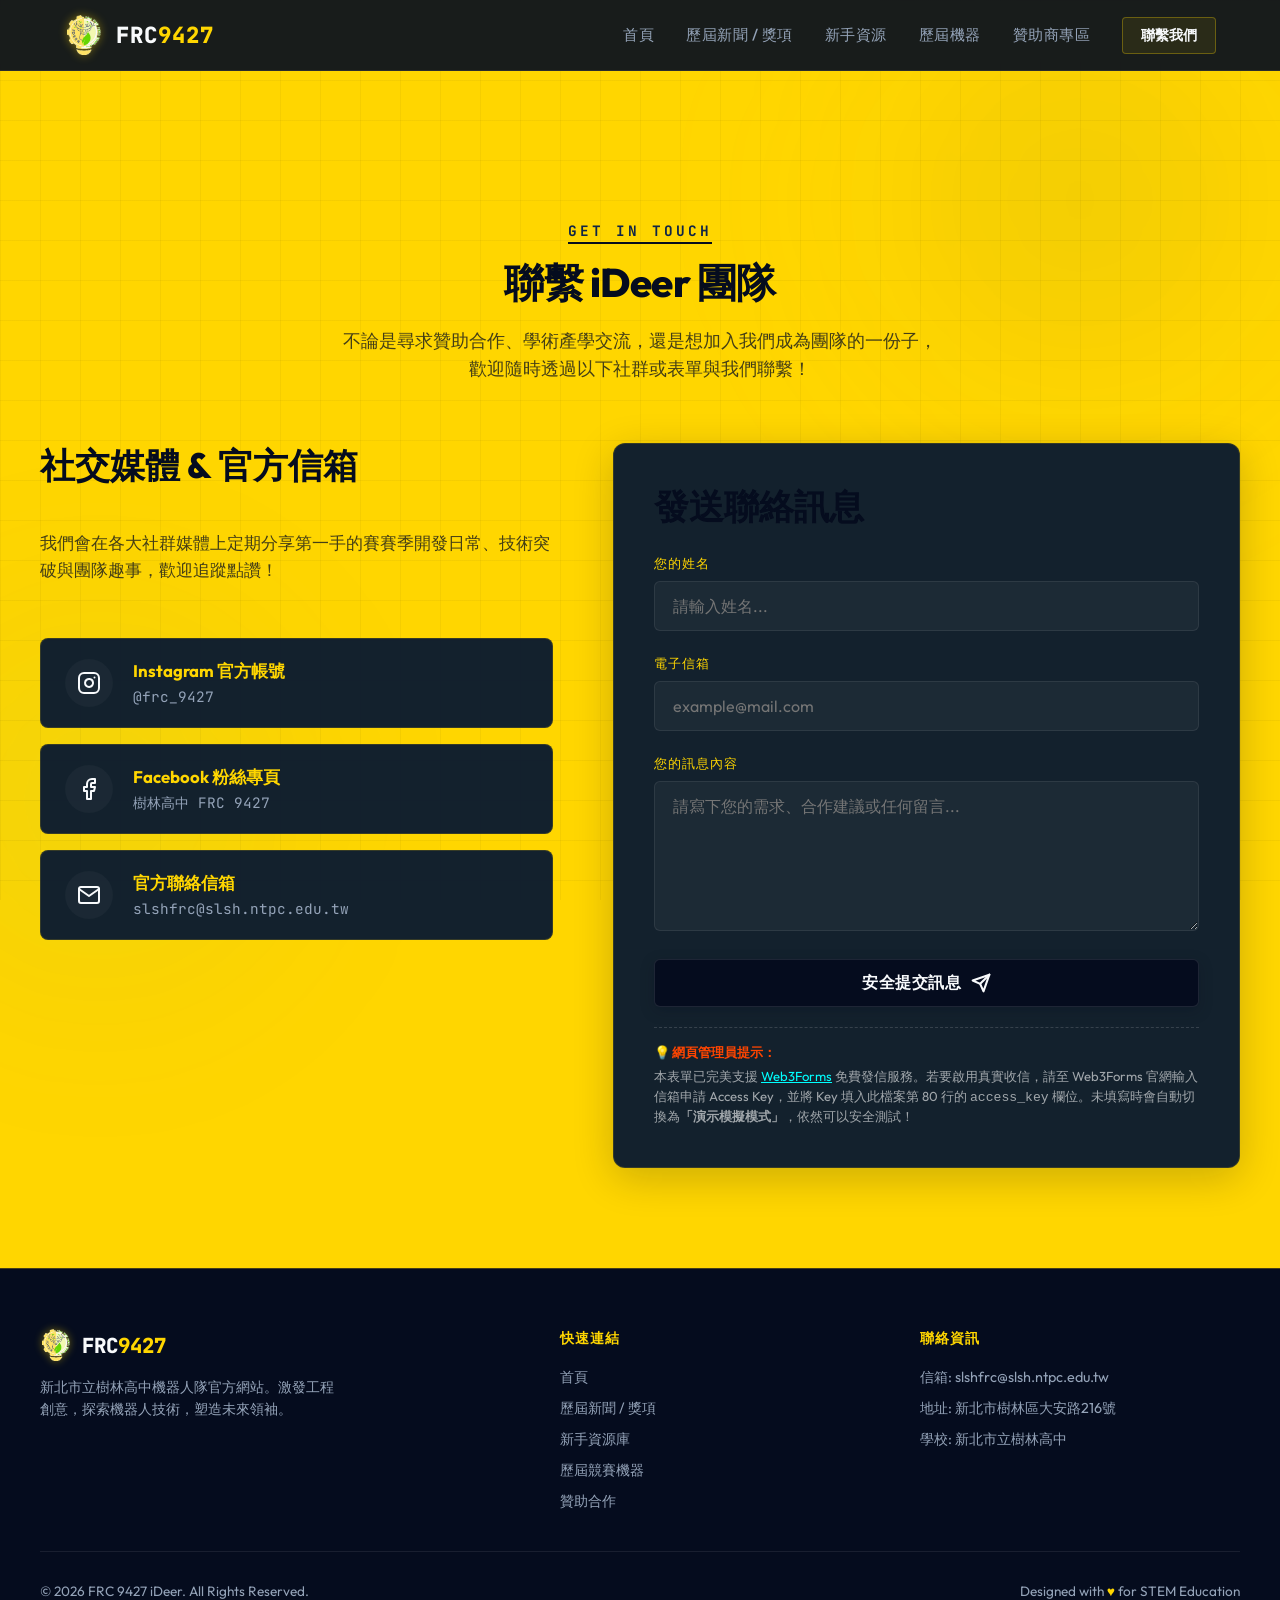
==== contact.html @ 47212c36 "feat: 更新真實聯絡資訊（FB、IG、信箱）並整合 Web3Forms 免費發信服務" ====
<!DOCTYPE html>
<html lang="zh-Hant">
<head>
  <meta charset="UTF-8">
  <meta name="viewport" content="width=device-width, initial-scale=1.0">
  <title>聯繫我們 | FRC 9427 iDeer</title>
  <meta name="description" content="新北市立樹林高中 FRC 9427 iDeer 機器人隊聯絡方式。歡迎透過 FB 粉絲團、IG 帳號或電子郵件與我們聯繫合作。">
  
  <!-- CSS Stylesheet -->
  <link rel="stylesheet" href="assets/css/style.css">
</head>
<body>

  <!-- Background Ambient Lights -->
  <div class="ambient-glow"></div>
  <div class="ambient-glow-2"></div>

  <!-- Global Header & Navigation -->
  <div id="header-placeholder" data-active="contact"></div>

  <main style="padding-top: 120px;">
    <section>
      <div class="section-container">
        <!-- HEADER -->
        <div class="section-header">
          <span class="section-tag">Get In Touch</span>
          <h1 class="section-title">聯繫 iDeer 團隊</h1>
          <p class="section-desc">不論是尋求贊助合作、學術產學交流，還是想加入我們成為團隊的一份子，歡迎隨時透過以下社群或表單與我們聯繫！</p>
        </div>

        <div class="contact-grid">
          <!-- LEFT SIDE: SOCIAL CARDS -->
          <div class="contact-info reveal">
            <h2 class="contact-title">社交媒體 & 官方信箱</h2>
            <p class="contact-subtext" style="margin-bottom: 24px;">我們會在各大社群媒體上定期分享第一手的賽賽季開發日常、技術突破與團隊趣事，歡迎追蹤點讚！</p>
            
            <div class="social-list">
              <!-- Instagram -->
              <a href="https://www.instagram.com/frc_9427/" target="_blank" rel="noopener" class="social-card" aria-label="前往 Instagram 官方帳號">
                <div class="social-icon">
                  <svg viewBox="0 0 24 24" fill="none" stroke-linecap="round" stroke-linejoin="round">
                    <rect x="2" y="2" width="20" height="20" rx="5" ry="5" />
                    <path d="M16 11.37A4 4 0 1 1 12.63 8 4 4 0 0 1 16 11.37z" />
                    <line x1="17.5" y1="6.5" x2="17.51" y2="6.5" />
                  </svg>
                </div>
                <div class="social-details">
                  <h4>Instagram 官方帳號</h4>
                  <p>@frc_9427</p>
                </div>
              </a>

              <!-- Facebook -->
              <a href="https://www.facebook.com/p/SLSH-FRC-61551453710992/?locale=zh_TW" target="_blank" rel="noopener" class="social-card" aria-label="前往 Facebook 粉絲專頁">
                <div class="social-icon">
                  <svg viewBox="0 0 24 24" fill="none" stroke-linecap="round" stroke-linejoin="round">
                    <path d="M18 2h-3a5 5 0 0 0-5 5v3H7v4h3v8h4v-8h3l1-4h-4V7a1 1 0 0 1 1-1h3z" />
                  </svg>
                </div>
                <div class="social-details">
                  <h4>Facebook 粉絲專頁</h4>
                  <p>樹林高中 FRC 9427</p>
                </div>
              </a>

              <!-- Email -->
              <a href="mailto:slshfrc@slsh.ntpc.edu.tw" class="social-card" aria-label="發送電子郵件">
                <div class="social-icon">
                  <svg viewBox="0 0 24 24" fill="none" stroke-linecap="round" stroke-linejoin="round">
                    <path d="M4 4h16c1.1 0 2 .9 2 2v12c0 1.1-.9 2-2 2H4c-1.1 0-2-.9-2-2V6c0-1.1.9-2 2-2z" />
                    <polyline points="22,6 12,13 2,6" />
                  </svg>
                </div>
                <div class="social-details">
                  <h4>官方聯絡信箱</h4>
                  <p>slshfrc@slsh.ntpc.edu.tw</p>
                </div>
              </a>
            </div>
          </div>

          <!-- RIGHT SIDE: CONTACT FORM -->
          <div class="glass-card contact-form-container reveal">
            <h2 class="contact-title" style="margin-bottom: 24px;">發送聯絡訊息</h2>
            
            <form id="contactForm" novalidate>
              <!-- Web3Forms Access Key (靜態郵件服務金鑰，若需啟用請填入金鑰值) -->
              <input type="hidden" name="access_key" value="YOUR_ACCESS_KEY_HERE">
              <!-- Name Input -->
              <div class="form-group">
                <label for="contactName" class="form-label">您的姓名</label>
                <input type="text" id="contactName" class="form-input" placeholder="請輸入姓名..." required>
                <span class="error-msg" id="nameError">姓名長度至少需為 2 個字元。</span>
              </div>

              <!-- Email Input -->
              <div class="form-group">
                <label for="contactEmail" class="form-label">電子信箱</label>
                <input type="email" id="contactEmail" class="form-input" placeholder="example@mail.com" required>
                <span class="error-msg" id="emailError">請輸入格式正確的電子郵件信箱。</span>
              </div>

              <!-- Message Textarea -->
              <div class="form-group">
                <label for="contactMessage" class="form-label">您的訊息內容</label>
                <textarea id="contactMessage" class="form-input" placeholder="請寫下您的需求、合作建議或任何留言..." required></textarea>
                <span class="error-msg" id="messageError">留言訊息內容長度至少需為 10 個字元。</span>
              </div>

              <!-- Submit button -->
              <button type="submit" class="btn btn-primary" style="width: 100%;">
                <span>安全提交訊息</span>
                <svg viewBox="0 0 24 24" width="20" height="20" fill="none" stroke="currentColor" stroke-width="2.5" stroke-linecap="round" stroke-linejoin="round">
                  <line x1="22" y1="2" x2="11" y2="13"></line>
                  <polygon points="22 2 15 22 11 13 2 9 22 2"></polygon>
                </svg>
              </button>
            </form>

            <!-- Form Integration Hint for Admin -->
            <div class="form-hint" style="margin-top: 20px; font-size: 0.82rem; color: rgba(255, 255, 255, 0.6); border-top: 1px dashed rgba(255, 255, 255, 0.15); padding-top: 15px; line-height: 1.5; text-align: left;">
              <span style="color: #ff4500; font-weight: bold; display: inline-flex; align-items: center; gap: 4px; margin-bottom: 4px;">
                💡 網頁管理員提示：
              </span>
              <p style="margin: 0;">本表單已完美支援 <a href="https://web3forms.com/" target="_blank" rel="noopener" style="color: #00ffff; text-decoration: underline; transition: color 0.2s;">Web3Forms</a> 免費發信服務。若要啟用真實收信，請至 Web3Forms 官網輸入信箱申請 Access Key，並將 Key 填入此檔案第 80 行的 <code>access_key</code> 欄位。未填寫時會自動切換為<strong>「演示模擬模式」</strong>，依然可以安全測試！</p>
            </div>
          </div>
        </div>
      </div>
    </section>
  </main>

  <!-- Safe, Non-Blocking Success Modal Overlay -->
  <div class="form-modal" id="successModal" role="dialog" aria-modal="true" aria-labelledby="modalTitle">
    <div class="modal-content">
      <div class="modal-icon">
        <svg viewBox="0 0 24 24" fill="none" stroke-linecap="round" stroke-linejoin="round">
          <polyline points="20 6 9 17 4 12" />
        </svg>
      </div>
      <h3 class="modal-title" id="modalTitle">訊息提交成功</h3>
      <p class="modal-text">我們已經收到您的聯絡訊息！團隊公關將會盡快以電子郵件或社群平台回覆您的合作提案。</p>
      <button class="btn btn-primary" id="closeModalBtn" style="min-width: 120px;">確認關閉</button>
    </div>
  </div>

  <!-- Global Footer -->
  <div id="footer-placeholder"></div>

  <!-- Main orchestrator script -->
  <script src="assets/js/main.js"></script>
</body>
</html>
---- assets/css/style.css ----
@import url('https://fonts.googleapis.com/css2?family=Outfit:wght@300;400;500;600;700;800&family=JetBrains+Mono:wght@400;500;700&display=swap');

/* ==========================================
   DESIGN TOKENS & VARIABLES
   ========================================== */
:root {
  /* Color Palette - 6:4 Yellow to Deep Navy Blue Ratio */
  --bg-dark: #ffd600; /* Vibrant FRC 9427 Yellow */
  --bg-dark-navy: #050c1e; /* High-end Midnight Navy Blue */
  --bg-card: rgba(10, 25, 47, 0.96); /* Midnight Navy for high legibility panels */
  --bg-nav: rgba(5, 12, 30, 0.92); /* Glassy Navy Nav Bar */
  
  --primary-yellow: #ffd600;
  --primary-yellow-glow: rgba(255, 214, 0, 0.45);
  --primary-yellow-dim: rgba(255, 214, 0, 0.08);
  
  --accent-blue: #0f2547; /* Contrast Slate Blue */
  --accent-royal: #1565c0; /* Royal Uniform Blue */
  --accent-cyber: #00e5ff; /* Cyber Electric Blue for robotic glows */
  --accent-cyber-glow: rgba(0, 229, 255, 0.35);
  
  --text-white: #f8fafc; /* Text on dark cards/nav */
  --text-light: #e2e8f0;
  --text-gray: #94a3b8;
  --text-dark: #050c1e; /* Dark Navy text on yellow background */
  --text-navy-dim: rgba(5, 12, 30, 0.75);
  
  --border-glow: 1px solid rgba(255, 214, 0, 0.3);
  --border-cyber: 1px solid rgba(0, 229, 255, 0.25);
  --border-white: 1px solid rgba(248, 252, 248, 0.08);
  --border-navy: 1.5px solid rgba(5, 12, 30, 0.15);
  
  --shadow-glow: 0 10px 40px 0 rgba(5, 12, 30, 0.2);
  --shadow-yellow: 0 0 15px var(--primary-yellow-glow);
  --shadow-cyber: 0 0 15px var(--accent-cyber-glow);

  /* Fonts */
  --font-main: 'Outfit', sans-serif;
  --font-mono: 'JetBrains Mono', monospace;

  /* Transitions */
  --transition-fast: 0.2s cubic-bezier(0.4, 0, 0.2, 1);
  --transition-normal: 0.35s cubic-bezier(0.4, 0, 0.2, 1);
  --transition-slow: 0.6s cubic-bezier(0.4, 0, 0.2, 1);
}

/* ==========================================
   RESET & SYSTEM BASICS
   ========================================== */
*, *::before, *::after {
  box-sizing: border-box;
  margin: 0;
  padding: 0;
}

html {
  scroll-behavior: smooth;
  font-size: 16px;
  background-color: var(--bg-dark);
  color: var(--text-dark);
  font-family: var(--font-main);
  overflow-x: hidden;
}

body {
  min-height: 100vh;
  display: flex;
  flex-direction: column;
  position: relative;
  overflow-x: hidden;
}

/* Background Cyber Grid effect - Navy blue lines on yellow canvas */
body::before {
  content: "";
  position: fixed;
  top: 0;
  left: 0;
  width: 100%;
  height: 100%;
  background-image: 
    linear-gradient(rgba(5, 12, 30, 0.04) 1px, transparent 1px),
    linear-gradient(90deg, rgba(5, 12, 30, 0.04) 1px, transparent 1px);
  background-size: 40px 40px;
  z-index: -2;
  pointer-events: none;
}

/* Ambient glow balls (Navy & Cyber Blue glows) */
.ambient-glow {
  position: fixed;
  width: 600px;
  height: 600px;
  border-radius: 50%;
  background: radial-gradient(circle, rgba(15, 37, 71, 0.08) 0%, rgba(255, 214, 0, 0.03) 50%, transparent 100%);
  top: -100px;
  right: -100px;
  z-index: -1;
  pointer-events: none;
  filter: blur(80px);
}

.ambient-glow-2 {
  position: fixed;
  width: 500px;
  height: 500px;
  border-radius: 50%;
  background: radial-gradient(circle, rgba(0, 229, 255, 0.06) 0%, rgba(15, 37, 71, 0.02) 60%, transparent 100%);
  bottom: -150px;
  left: -150px;
  z-index: -1;
  pointer-events: none;
  filter: blur(80px);
}

/* Custom Scrollbar */
::-webkit-scrollbar {
  width: 10px;
}
::-webkit-scrollbar-track {
  background: var(--bg-dark);
}
::-webkit-scrollbar-thumb {
  background: var(--bg-dark-navy);
  border-radius: 5px;
  border: 2px solid var(--bg-dark);
  transition: var(--transition-fast);
}
::-webkit-scrollbar-thumb:hover {
  background: var(--accent-royal);
}

a {
  color: inherit;
  text-decoration: none;
  transition: var(--transition-fast);
}

button, input, textarea {
  font-family: inherit;
  background: transparent;
  border: none;
  outline: none;
  color: inherit;
}

ul {
  list-style: none;
}

/* ==========================================
   TYPOGRAPHY & UTILITIES
   ========================================== */
.glow-text-yellow {
  color: var(--text-dark);
  text-shadow: 0 0 10px rgba(5, 12, 30, 0.15);
}

.glow-text-cyber, .glow-text-neon {
  color: var(--accent-cyber);
  text-shadow: 0 0 12px var(--accent-cyber-glow);
}

.title-mono {
  font-family: var(--font-mono);
  text-transform: uppercase;
  letter-spacing: 2px;
}

/* ==========================================
   NAVIGATION BAR (Midnight Navy & Glowing Gold)
   ========================================== */
header {
  position: fixed;
  top: 0;
  left: 0;
  width: 100%;
  z-index: 100;
  background: var(--bg-nav);
  backdrop-filter: blur(12px);
  -webkit-backdrop-filter: blur(12px);
  border-bottom: var(--border-white);
  transition: var(--transition-normal);
  color: var(--text-white);
}

header.scrolled {
  box-shadow: 0 4px 30px rgba(5, 12, 30, 0.4);
  border-bottom: 1px solid rgba(255, 214, 0, 0.25);
  padding: 5px 0;
}

.nav-container {
  max-width: 1200px;
  margin: 0 auto;
  padding: 15px 24px;
  display: flex;
  justify-content: space-between;
  align-items: center;
}

/* Logo Brand */
.logo {
  display: flex;
  align-items: center;
  gap: 12px;
  font-weight: 800;
  font-size: 1.4rem;
  letter-spacing: 1px;
}

.logo img, .logo svg {
  width: 40px;
  height: 40px;
  object-fit: contain;
  fill: none;
  stroke: var(--primary-yellow);
  stroke-width: 2.5;
  filter: drop-shadow(0 0 5px var(--primary-yellow-glow));
  transition: var(--transition-normal);
}

.logo:hover img, .logo:hover svg {
  transform: rotate(10deg) scale(1.05);
  stroke: var(--accent-cyber);
  filter: drop-shadow(0 0 8px var(--accent-cyber-glow));
}

.logo-text {
  font-family: var(--font-mono);
}

.logo-text span {
  color: var(--primary-yellow);
}

/* Navigation Links */
.nav-menu {
  display: flex;
  align-items: center;
  gap: 32px;
}

.nav-link {
  font-size: 0.95rem;
  font-weight: 500;
  position: relative;
  padding: 6px 0;
  color: var(--text-gray);
  letter-spacing: 0.5px;
}

.nav-link:hover, .nav-link.active {
  color: var(--text-white);
  text-shadow: 0 0 10px rgba(255, 255, 255, 0.2);
}

.nav-link::after {
  content: "";
  position: absolute;
  bottom: 0;
  left: 0;
  width: 0;
  height: 2px;
  background: linear-gradient(90deg, var(--accent-royal), var(--primary-yellow));
  transition: var(--transition-normal);
}

.nav-link:hover::after, .nav-link.active::after {
  width: 100%;
}

/* CTA Button in Nav */
.btn-nav {
  border: var(--border-glow);
  padding: 8px 18px;
  border-radius: 4px;
  font-weight: 600;
  font-size: 0.9rem;
  background: var(--primary-yellow-dim);
  box-shadow: inset 0 0 0 0 var(--primary-yellow-glow);
  transition: var(--transition-normal);
}

.btn-nav:hover {
  background: var(--primary-yellow);
  color: var(--text-dark);
  box-shadow: var(--shadow-yellow);
  transform: translateY(-2px);
}

/* Hamburger toggle for mobile */
.hamburger {
  display: none;
  cursor: pointer;
  background: transparent;
  flex-direction: column;
  gap: 6px;
  z-index: 110;
}

.hamburger span {
  display: block;
  width: 25px;
  height: 2px;
  background-color: var(--text-white);
  transition: var(--transition-normal);
}

/* Mobile responsive menu */
@media (max-width: 900px) {
  .hamburger {
    display: flex;
  }
  
  .nav-menu {
    position: fixed;
    top: 0;
    right: -100%;
    width: 280px;
    height: 100vh;
    background: rgba(5, 12, 30, 0.98);
    border-left: var(--border-glow);
    backdrop-filter: blur(20px);
    flex-direction: column;
    justify-content: center;
    gap: 40px;
    transition: var(--transition-normal);
    z-index: 105;
  }
  
  .nav-menu.open {
    right: 0;
  }
  
  .hamburger.open span:nth-child(1) {
    transform: rotate(45deg) translate(5px, 6px);
    background-color: var(--primary-yellow);
  }
  .hamburger.open span:nth-child(2) {
    opacity: 0;
  }
  .hamburger.open span:nth-child(3) {
    transform: rotate(-45deg) translate(5px, -6px);
    background-color: var(--primary-yellow);
  }
}

/* ==========================================
   BUTTONS AND INTERACTIVES
   ========================================== */
.btn {
  display: inline-flex;
  align-items: center;
  justify-content: center;
  gap: 10px;
  padding: 12px 28px;
  border-radius: 6px;
  font-weight: 600;
  font-size: 1rem;
  letter-spacing: 0.5px;
  cursor: pointer;
  transition: var(--transition-normal);
}

.btn-primary {
  background: var(--bg-dark-navy);
  color: var(--text-white);
  box-shadow: 0 4px 14px rgba(5, 12, 30, 0.25);
  border: 1px solid rgba(255, 255, 255, 0.1);
}

.btn-primary:hover {
  transform: translateY(-3px);
  background: var(--accent-royal);
  box-shadow: 0 6px 20px rgba(21, 101, 192, 0.4);
}

.btn-secondary {
  border: 2px solid var(--bg-dark-navy);
  background: rgba(5, 12, 30, 0.05);
  color: var(--text-dark);
}

.btn-secondary:hover {
  background: var(--bg-dark-navy);
  color: var(--text-white);
  transform: translateY(-3px);
  box-shadow: 0 6px 20px rgba(5, 12, 30, 0.25);
}

.btn-cyber {
  background: transparent;
  border: var(--border-cyber);
  color: var(--accent-cyber);
  box-shadow: 0 0 10px rgba(0, 229, 255, 0.1);
}

.btn-cyber:hover {
  background: var(--accent-cyber);
  color: var(--text-dark);
  box-shadow: var(--shadow-cyber);
  transform: translateY(-3px);
}

/* ==========================================
   COMMON LAYOUT STRUCTURES
   ========================================== */
section {
  padding: 100px 24px;
}

.section-container {
  max-width: 1200px;
  margin: 0 auto;
}

.section-header {
  text-align: center;
  margin-bottom: 60px;
}

.section-tag {
  font-family: var(--font-mono);
  color: var(--accent-blue);
  font-size: 0.9rem;
  font-weight: 700;
  text-transform: uppercase;
  letter-spacing: 3px;
  margin-bottom: 12px;
  display: inline-block;
  border-bottom: 2px solid var(--bg-dark-navy);
  padding-bottom: 2px;
}

.section-title {
  font-size: 2.5rem;
  font-weight: 800;
  margin-bottom: 16px;
  letter-spacing: -0.5px;
  color: var(--text-dark);
}

.section-desc {
  color: var(--text-navy-dim);
  max-width: 600px;
  margin: 0 auto;
  font-size: 1.1rem;
  line-height: 1.6;
}

/* Premium Midnight Navy Glass Cards with White Text */
.glass-card {
  background: var(--bg-card);
  border: 1px solid rgba(255, 214, 0, 0.15);
  border-radius: 12px;
  padding: 32px;
  backdrop-filter: blur(8px);
  -webkit-backdrop-filter: blur(8px);
  box-shadow: var(--shadow-glow);
  transition: var(--transition-normal);
  position: relative;
  overflow: hidden;
  color: var(--text-white);
}

.glass-card::before {
  content: "";
  position: absolute;
  top: 0;
  left: 0;
  width: 100%;
  height: 100%;
  background: linear-gradient(135deg, rgba(255, 214, 0, 0.08) 0%, transparent 50%, rgba(0, 229, 255, 0.05) 100%);
  pointer-events: none;
  opacity: 0;
  transition: var(--transition-normal);
}

.glass-card:hover {
  transform: translateY(-6px);
  border: 1px solid var(--primary-yellow);
  box-shadow: 0 15px 40px rgba(5, 12, 30, 0.35);
}

.glass-card:hover::before {
  opacity: 1;
}

/* ==========================================
   HERO / INDEX LANDING PAGE
   ========================================== */
.hero {
  min-height: 100vh;
  display: flex;
  align-items: center;
  position: relative;
  padding-top: 120px;
  overflow: hidden;
}

.hero-grid {
  display: grid;
  grid-template-columns: 1.2fr 0.8fr;
  align-items: center;
  gap: 48px;
  width: 100%;
}

.hero-tagline {
  font-family: var(--font-mono);
  font-size: 1.1rem;
  color: var(--text-white);
  margin-bottom: 20px;
  display: inline-flex;
  align-items: center;
  gap: 10px;
  background: var(--bg-dark-navy);
  padding: 6px 16px;
  border-radius: 20px;
  border: 1px solid rgba(255, 255, 255, 0.1);
  box-shadow: 0 4px 10px rgba(5, 12, 30, 0.15);
}

.hero-tagline::before {
  content: "";
  display: block;
  width: 8px;
  height: 8px;
  background: var(--primary-yellow);
  border-radius: 50%;
  box-shadow: 0 0 10px var(--primary-yellow);
  animation: pulse-dot 1.8s infinite;
}

.hero-title {
  font-size: 4rem;
  font-weight: 800;
  line-height: 1.1;
  margin-bottom: 24px;
  color: var(--text-dark);
}

.hero-title span {
  color: var(--bg-dark-navy);
  background: linear-gradient(135deg, var(--bg-dark-navy) 0%, var(--accent-blue) 100%);
  -webkit-background-clip: text;
  -webkit-text-fill-color: transparent;
  filter: drop-shadow(0 2px 4px rgba(5, 12, 30, 0.15));
}

.hero-subtitle {
  font-size: 1.25rem;
  color: var(--text-navy-dim);
  line-height: 1.7;
  margin-bottom: 40px;
}

.hero-btns {
  display: flex;
  gap: 20px;
  flex-wrap: wrap;
}

/* Animated Robot Deer Emblem SVG Container */
.hero-visual {
  display: flex;
  justify-content: center;
  align-items: center;
  position: relative;
}

.hero-visual::before {
  content: "";
  position: absolute;
  width: 320px;
  height: 320px;
  border-radius: 50%;
  background: radial-gradient(circle, rgba(5, 12, 30, 0.08) 0%, transparent 70%);
  filter: blur(20px);
  z-index: -1;
  animation: float-glow 6s ease-in-out infinite alternate;
}

.deer-emblem {
  width: 100%;
  max-width: 380px;
  height: auto;
  filter: drop-shadow(0 4px 15px rgba(5, 12, 30, 0.15));
  animation: float-deer 5s ease-in-out infinite alternate;
}

.deer-horn {
  stroke-dasharray: 1000;
  stroke-dashoffset: 0;
  animation: draw-neon 4s ease-in-out infinite alternate;
}

.deer-glow-eye {
  fill: var(--accent-cyber);
  filter: drop-shadow(0 0 5px var(--accent-cyber));
  animation: blink-eye 4s infinite;
}

/* Quick Features Hub Grid */
.features-grid {
  display: grid;
  grid-template-columns: repeat(auto-fit, minmax(280px, 1fr));
  gap: 30px;
}

.feature-icon {
  margin-bottom: 24px;
}

.feature-icon svg {
  width: 48px;
  height: 48px;
  stroke: var(--primary-yellow);
  stroke-width: 1.5;
  filter: drop-shadow(0 0 8px var(--primary-yellow-glow));
}

.feature-title {
  font-size: 1.4rem;
  font-weight: 700;
  margin-bottom: 12px;
  color: var(--primary-yellow);
}

.feature-desc {
  color: var(--text-gray);
  line-height: 1.6;
  font-size: 0.98rem;
  margin-bottom: 20px;
}

.feature-link {
  font-family: var(--font-mono);
  font-size: 0.85rem;
  font-weight: 600;
  color: var(--primary-yellow);
  display: inline-flex;
  align-items: center;
  gap: 6px;
}

.feature-link svg {
  width: 16px;
  height: 16px;
  stroke: var(--primary-yellow);
  stroke-width: 2.5;
  transition: var(--transition-fast);
}

.glass-card:hover .feature-link svg {
  transform: translateX(4px);
}

/* Responsive adjust */
@media (max-width: 900px) {
  .hero {
    padding-top: 140px;
    padding-bottom: 60px;
  }
  .hero-grid {
    grid-template-columns: 1fr;
    text-align: center;
    gap: 60px;
  }
  .hero-title {
    font-size: 2.8rem;
  }
  .hero-subtitle {
    font-size: 1.1rem;
  }
  .hero-btns {
    justify-content: center;
  }
  .deer-emblem {
    max-width: 280px;
  }
}

/* ==========================================
   NEWS & AWARDS PAGE
   ========================================== */
.awards-grid {
  display: grid;
  grid-template-columns: repeat(auto-fit, minmax(320px, 1fr));
  gap: 30px;
  margin-bottom: 80px;
}

.award-badge {
  display: inline-flex;
  align-items: center;
  justify-content: center;
  width: 56px;
  height: 56px;
  border-radius: 50%;
  background: rgba(255, 214, 0, 0.1);
  border: 1px solid rgba(255, 214, 0, 0.3);
  margin-bottom: 20px;
}

.award-badge svg {
  width: 28px;
  height: 28px;
  stroke: var(--primary-yellow);
  stroke-width: 2;
  filter: drop-shadow(0 0 5px var(--primary-yellow-glow));
}

.award-year {
  font-family: var(--font-mono);
  font-size: 0.95rem;
  color: var(--accent-cyber);
  font-weight: 700;
  margin-bottom: 8px;
}

/* Timeline System */
.timeline {
  position: relative;
  max-width: 1000px;
  margin: 0 auto;
  padding: 40px 0;
}

.timeline::before {
  content: "";
  position: absolute;
  left: 50%;
  top: 0;
  width: 2px;
  height: 100%;
  background: linear-gradient(180deg, var(--bg-dark-navy) 0%, var(--accent-royal) 50%, var(--bg-dark) 100%);
  transform: translateX(-50%);
}

.timeline-item {
  position: relative;
  width: 50%;
  padding: 20px 40px;
  clear: both;
}

.timeline-item-left {
  float: left;
  text-align: right;
}

.timeline-item-right {
  float: right;
  text-align: left;
}

/* Timeline center dots */
.timeline-dot {
  position: absolute;
  left: 50%;
  top: 35px;
  width: 16px;
  height: 16px;
  border-radius: 50%;
  background: var(--bg-dark);
  border: 3px solid var(--bg-dark-navy);
  box-shadow: 0 0 8px rgba(5, 12, 30, 0.25);
  transform: translateX(-50%);
  z-index: 10;
  transition: var(--transition-fast);
}

.timeline-item:hover .timeline-dot {
  background: var(--accent-cyber);
  border-color: var(--bg-dark-navy);
  box-shadow: 0 0 15px var(--accent-cyber);
}

.timeline-date {
  font-family: var(--font-mono);
  color: var(--primary-yellow);
  font-weight: 700;
  font-size: 1rem;
  margin-bottom: 8px;
}

.timeline-content {
  background: var(--bg-card);
  border: 1px solid rgba(255, 214, 0, 0.15);
  border-radius: 8px;
  padding: 24px;
  display: inline-block;
  text-align: left;
  width: 100%;
  color: var(--text-white);
  transition: var(--transition-normal);
}

.timeline-item:hover .timeline-content {
  border-color: var(--primary-yellow);
  box-shadow: var(--shadow-glow);
}

.timeline-item-left .timeline-content {
  box-shadow: -5px 5px 20px rgba(5, 12, 30, 0.15);
}

.timeline-item-right .timeline-content {
  box-shadow: 5px 5px 20px rgba(5, 12, 30, 0.15);
}

.timeline-content h3 {
  font-size: 1.3rem;
  font-weight: 700;
  margin-bottom: 10px;
  color: var(--primary-yellow);
}

.timeline-content p {
  color: var(--text-gray);
  font-size: 0.95rem;
  line-height: 1.5;
}

/* Responsive timeline */
@media (max-width: 768px) {
  .timeline::before {
    left: 20px;
  }
  .timeline-item {
    width: 100%;
    padding-left: 50px;
    padding-right: 0;
    float: none;
    text-align: left;
    margin-bottom: 30px;
  }
  .timeline-dot {
    left: 20px;
    top: 30px;
  }
  .timeline-item-left .timeline-content, .timeline-item-right .timeline-content {
    box-shadow: 0 5px 15px rgba(5, 12, 30, 0.15);
  }
}

/* ==========================================
   ROOKIE RESOURCES PAGE
   ========================================== */
.resources-tabs {
  display: flex;
  justify-content: center;
  gap: 12px;
  margin-bottom: 48px;
  flex-wrap: wrap;
}

.tab-btn {
  font-family: var(--font-mono);
  font-size: 0.9rem;
  font-weight: 600;
  padding: 10px 24px;
  border-radius: 30px;
  border: 1.5px solid var(--bg-dark-navy);
  cursor: pointer;
  background: rgba(5, 12, 30, 0.05);
  color: var(--text-dark);
  transition: var(--transition-fast);
}

.tab-btn:hover {
  border-color: var(--accent-royal);
  background: rgba(5, 12, 30, 0.1);
}

.tab-btn.active {
  background: var(--bg-dark-navy);
  color: var(--text-white);
  border-color: var(--bg-dark-navy);
  box-shadow: 0 4px 14px rgba(5, 12, 30, 0.25);
}

.resources-grid {
  display: grid;
  grid-template-columns: repeat(auto-fit, minmax(340px, 1fr));
  gap: 30px;
}

/* Resource Card customizations */
.resource-card {
  display: flex;
  flex-direction: column;
  height: 100%;
}

.resource-category {
  font-family: var(--font-mono);
  font-size: 0.8rem;
  color: var(--accent-cyber);
  text-transform: uppercase;
  font-weight: 700;
  margin-bottom: 12px;
  display: block;
}

.resource-desc {
  flex-grow: 1;
}

.resource-meta {
  display: flex;
  align-items: center;
  justify-content: space-between;
  margin-top: 24px;
  padding-top: 18px;
  border-top: var(--border-white);
  font-family: var(--font-mono);
  font-size: 0.8rem;
  color: var(--text-gray);
}

/* Filter Hide/Show transitions */
.resource-item {
  transition: var(--transition-slow);
}
.resource-item.hidden {
  display: none !important;
}

/* ==========================================
   ROBOT SHOWCASE PAGE
   ========================================== */
.robots-container {
  display: flex;
  flex-direction: column;
  gap: 80px;
}

.robot-row {
  display: grid;
  grid-template-columns: 1fr 1fr;
  gap: 60px;
  align-items: center;
}

.robot-row:nth-child(even) {
  direction: rtl;
}

.robot-row:nth-child(even) .robot-details {
  direction: ltr;
}

.robot-media {
  background: var(--bg-card);
  border: 1px solid rgba(255, 214, 0, 0.15);
  border-radius: 12px;
  aspect-ratio: 4/3;
  position: relative;
  overflow: hidden;
  box-shadow: var(--shadow-glow);
  display: flex;
  justify-content: center;
  align-items: center;
}

.robot-media-placeholder {
  display: flex;
  flex-direction: column;
  align-items: center;
  gap: 16px;
  color: var(--text-gray);
}

.robot-media-placeholder svg {
  width: 64px;
  height: 64px;
  stroke: var(--primary-yellow);
  stroke-width: 1.2;
}

.robot-details {
  display: flex;
  flex-direction: column;
  gap: 20px;
}

.robot-year {
  font-family: var(--font-mono);
  font-size: 1.2rem;
  color: var(--bg-dark-navy);
  font-weight: 800;
  letter-spacing: 1px;
}

.robot-name {
  font-size: 2.8rem;
  font-weight: 800;
  line-height: 1.1;
  color: var(--text-dark);
}

.robot-desc {
  color: var(--text-navy-dim);
  line-height: 1.6;
  font-size: 1.05rem;
}

/* Spec list */
.robot-specs {
  display: grid;
  grid-template-columns: repeat(2, 1fr);
  gap: 16px;
  margin-top: 10px;
}

.spec-item {
  background: var(--bg-card);
  border-left: 3px solid var(--accent-cyber);
  padding: 8px 16px;
  border-radius: 0 4px 4px 0;
  color: var(--text-white);
  box-shadow: 0 4px 10px rgba(5, 12, 30, 0.15);
}

.spec-label {
  font-family: var(--font-mono);
  font-size: 0.75rem;
  color: var(--text-gray);
  text-transform: uppercase;
}

.spec-value {
  font-weight: 600;
  font-size: 1rem;
  margin-top: 2px;
  color: var(--primary-yellow);
}

@media (max-width: 900px) {
  .robot-row {
    grid-template-columns: 1fr;
    gap: 40px;
  }
  .robot-row:nth-child(even) {
    direction: ltr;
  }
  .robot-name {
    font-size: 2rem;
  }
}

/* ==========================================
   SPONSORS PAGE
   ========================================== */
.sponsors-intro {
  margin-bottom: 60px;
  text-align: center;
}

.sponsor-tier {
  margin-bottom: 80px;
}

.tier-title {
  font-family: var(--font-mono);
  font-size: 1.2rem;
  color: var(--text-dark);
  text-transform: uppercase;
  letter-spacing: 3px;
  text-align: center;
  margin-bottom: 32px;
  display: flex;
  align-items: center;
  justify-content: center;
  gap: 16px;
  font-weight: 800;
}

.tier-title::before, .tier-title::after {
  content: "";
  display: block;
  height: 2px;
  flex-grow: 0.2;
  background: var(--bg-dark-navy);
}

.tier-titanium .tier-title {
  color: var(--bg-dark-navy);
  text-shadow: 0 1px 3px rgba(5, 12, 30, 0.15);
}
.tier-titanium .tier-title::before, .tier-titanium .tier-title::after {
  background: linear-gradient(90deg, transparent, var(--bg-dark-navy), transparent);
}

.tier-gold .tier-title {
  color: #c97d00;
}
.tier-silver .tier-title {
  color: #4a5568;
}
.tier-bronze .tier-title {
  color: #8c5017;
}

/* Tiers grids sizes */
.sponsors-grid {
  display: grid;
  gap: 24px;
}

.tier-titanium .sponsors-grid {
  grid-template-columns: repeat(auto-fit, minmax(280px, 1fr));
}
.tier-gold .sponsors-grid {
  grid-template-columns: repeat(auto-fit, minmax(220px, 1fr));
}
.tier-silver .sponsors-grid {
  grid-template-columns: repeat(auto-fit, minmax(180px, 1fr));
}
.tier-bronze .sponsors-grid {
  grid-template-columns: repeat(auto-fit, minmax(140px, 1fr));
}

.sponsor-card {
  background: var(--bg-card);
  border: 1px solid rgba(255, 214, 0, 0.15);
  border-radius: 8px;
  display: flex;
  align-items: center;
  justify-content: center;
  aspect-ratio: 2.5/1;
  padding: 24px;
  transition: var(--transition-normal);
}

.sponsor-card:hover {
  transform: scale(1.04);
  border-color: var(--primary-yellow);
  box-shadow: 0 8px 30px rgba(5, 12, 30, 0.35);
}

.tier-titanium .sponsor-card {
  border: 1.5px solid rgba(255, 214, 0, 0.25);
  background: var(--bg-card);
}
.tier-titanium .sponsor-card:hover {
  border-color: var(--primary-yellow);
  box-shadow: 0 0 25px rgba(255, 214, 0, 0.25);
}

.sponsor-placeholder {
  display: flex;
  align-items: center;
  gap: 10px;
  color: var(--text-gray);
  font-family: var(--font-mono);
  font-size: 0.9rem;
}

.sponsor-placeholder svg {
  width: 24px;
  height: 24px;
  stroke: var(--text-gray);
  stroke-width: 1.5;
}

.tier-titanium .sponsor-placeholder {
  color: var(--primary-yellow);
}
.tier-titanium .sponsor-placeholder svg {
  stroke: var(--primary-yellow);
  filter: drop-shadow(0 0 4px var(--primary-yellow-glow));
}

/* Why support section */
.sponsors-perks {
  display: grid;
  grid-template-columns: repeat(auto-fit, minmax(300px, 1fr));
  gap: 30px;
  margin-top: 60px;
}

/* ==========================================
   CONTACT US PAGE & FORMS
   ========================================== */
.contact-grid {
  display: grid;
  grid-template-columns: 0.9fr 1.1fr;
  gap: 60px;
}

.contact-info {
  display: flex;
  flex-direction: column;
  gap: 30px;
}

.contact-title {
  font-size: 2.2rem;
  font-weight: 800;
  margin-bottom: 10px;
  color: var(--text-dark);
}

.contact-subtext {
  color: var(--text-navy-dim);
  line-height: 1.6;
  font-size: 1.05rem;
}

/* Social link cards list */
.social-list {
  display: flex;
  flex-direction: column;
  gap: 16px;
}

.social-card {
  display: flex;
  align-items: center;
  gap: 20px;
  padding: 20px 24px;
  border-radius: 8px;
  background: var(--bg-card);
  border: 1px solid rgba(255, 214, 0, 0.15);
  color: var(--text-white);
  transition: var(--transition-normal);
}

.social-card:hover {
  transform: translateX(6px);
  border-color: var(--primary-yellow);
  box-shadow: 0 5px 20px rgba(5, 12, 30, 0.25);
}

.social-icon {
  display: flex;
  align-items: center;
  justify-content: center;
  width: 48px;
  height: 48px;
  border-radius: 50%;
  background: rgba(255, 255, 255, 0.03);
  transition: var(--transition-fast);
}

.social-card:hover .social-icon {
  background: var(--primary-yellow-glow);
}

.social-icon svg {
  width: 24px;
  height: 24px;
  fill: none;
  stroke: var(--text-white);
  stroke-width: 2;
  transition: var(--transition-fast);
}

.social-card:hover .social-icon svg {
  stroke: var(--primary-yellow);
  filter: drop-shadow(0 0 5px var(--primary-yellow-glow));
}

.social-details h4 {
  font-size: 1.05rem;
  font-weight: 700;
  margin-bottom: 4px;
  color: var(--primary-yellow);
}

.social-details p {
  font-family: var(--font-mono);
  color: var(--text-gray);
  font-size: 0.9rem;
}

/* Glass Contact Form */
.contact-form-container {
  padding: 40px;
}

.form-group {
  margin-bottom: 24px;
  position: relative;
}

.form-label {
  display: block;
  font-family: var(--font-mono);
  font-size: 0.8rem;
  color: var(--primary-yellow);
  text-transform: uppercase;
  margin-bottom: 8px;
  letter-spacing: 1px;
}

.form-input {
  width: 100%;
  background: rgba(255, 255, 255, 0.04);
  border: var(--border-white);
  border-radius: 6px;
  padding: 14px 18px;
  font-size: 1rem;
  color: var(--text-white);
  transition: var(--transition-fast);
}

.form-input:focus {
  background: rgba(255, 255, 255, 0.06);
  border-color: var(--primary-yellow);
  box-shadow: 0 0 15px var(--primary-yellow-glow);
}

textarea.form-input {
  min-height: 150px;
  resize: vertical;
}

/* Client-side form warning states */
.error-msg {
  color: #ff5252;
  font-family: var(--font-mono);
  font-size: 0.75rem;
  margin-top: 6px;
  display: none;
}

.form-input.invalid {
  border-color: #ff5252;
  box-shadow: 0 0 10px rgba(255, 82, 82, 0.25);
}

/* Safe Custom Overlay Modal Notification */
.form-modal {
  position: fixed;
  top: 0;
  left: 0;
  width: 100%;
  height: 100%;
  background: rgba(5, 12, 30, 0.85);
  backdrop-filter: blur(10px);
  z-index: 1000;
  display: flex;
  align-items: center;
  justify-content: center;
  opacity: 0;
  pointer-events: none;
  transition: var(--transition-normal);
}

.form-modal.active {
  opacity: 1;
  pointer-events: auto;
}

.modal-content {
  background: var(--bg-card);
  border: 1px solid var(--accent-cyber);
  box-shadow: 0 0 30px var(--accent-cyber-glow);
  max-width: 440px;
  width: 90%;
  padding: 40px;
  border-radius: 12px;
  text-align: center;
  transform: translateY(20px);
  transition: var(--transition-slow);
}

.form-modal.active .modal-content {
  transform: translateY(0);
}

.modal-icon {
  width: 64px;
  height: 64px;
  border-radius: 50%;
  background: rgba(0, 229, 255, 0.1);
  display: flex;
  align-items: center;
  justify-content: center;
  margin: 0 auto 24px;
}

.modal-icon svg {
  width: 32px;
  height: 32px;
  stroke: var(--accent-cyber);
  stroke-width: 2.5;
  filter: drop-shadow(0 0 5px var(--accent-cyber-glow));
}

.modal-title {
  font-size: 1.6rem;
  font-weight: 800;
  margin-bottom: 12px;
  color: var(--text-white);
}

.modal-text {
  color: var(--text-gray);
  line-height: 1.5;
  font-size: 0.98rem;
  margin-bottom: 28px;
}

@media (max-width: 900px) {
  .contact-grid {
    grid-template-columns: 1fr;
    gap: 50px;
  }
}

/* ==========================================
   GLOBAL FOOTER (Deep Midnight Navy)
   ========================================== */
footer {
  margin-top: auto;
  background: var(--bg-dark-navy);
  border-top: 1.5px solid rgba(255, 214, 0, 0.25);
  padding: 60px 24px 30px;
  color: var(--text-white);
}

.footer-container {
  max-width: 1200px;
  margin: 0 auto;
  display: grid;
  grid-template-columns: 1.5fr 1fr 1fr;
  gap: 40px;
  padding-bottom: 40px;
  border-bottom: var(--border-white);
}

.footer-brand {
  display: flex;
  flex-direction: column;
  gap: 16px;
}

.footer-logo {
  font-size: 1.3rem;
  font-weight: 800;
  display: flex;
  align-items: center;
  gap: 10px;
}

.footer-logo img, .footer-logo svg {
  width: 32px;
  height: 32px;
  object-fit: contain;
  stroke: var(--primary-yellow);
  stroke-width: 2;
  filter: drop-shadow(0 0 4px var(--primary-yellow-glow));
}

.footer-desc {
  color: var(--text-gray);
  line-height: 1.5;
  font-size: 0.9rem;
  max-width: 300px;
}

.footer-links-col h4 {
  font-family: var(--font-mono);
  font-size: 0.85rem;
  color: var(--primary-yellow);
  text-transform: uppercase;
  margin-bottom: 20px;
  letter-spacing: 1px;
}

.footer-links {
  display: flex;
  flex-direction: column;
  gap: 12px;
  font-size: 0.9rem;
  color: var(--text-gray);
}

.footer-links a:hover {
  color: var(--primary-yellow);
  transform: translateX(4px);
}

.footer-copyright {
  max-width: 1200px;
  margin: 0 auto;
  padding-top: 30px;
  display: flex;
  justify-content: space-between;
  align-items: center;
  font-size: 0.85rem;
  color: var(--text-gray);
  flex-wrap: wrap;
  gap: 16px;
}

.footer-copyright span {
  font-family: var(--font-mono);
  color: var(--primary-yellow);
}

@media (max-width: 768px) {
  .footer-container {
    grid-template-columns: 1fr;
    gap: 40px;
  }
}

/* ==========================================
   ANIMATIONS & KEYFRAMES
   ========================================== */
@keyframes float-deer {
  0% {
    transform: translateY(0);
  }
  100% {
    transform: translateY(-12px);
  }
}

@keyframes float-glow {
  0% {
    transform: translateY(0) scale(1);
    opacity: 0.8;
  }
  100% {
    transform: translateY(-20px) scale(1.1);
    opacity: 1;
  }
}

@keyframes pulse-dot {
  0% {
    transform: scale(0.95);
    box-shadow: 0 0 0 0 rgba(255, 214, 0, 0.7);
  }
  70% {
    transform: scale(1);
    box-shadow: 0 0 0 6px rgba(255, 214, 0, 0);
  }
  100% {
    transform: scale(0.95);
    box-shadow: 0 0 0 0 rgba(255, 214, 0, 0);
  }
}

@keyframes draw-neon {
  to {
    stroke-dashoffset: 0;
  }
}

@keyframes blink-eye {
  0%, 96%, 100% {
    opacity: 1;
  }
  98% {
    opacity: 0.2;
  }
}

/* Scroll Fade Animations (JS trigger) */
.reveal {
  opacity: 0;
  transform: translateY(30px);
  transition: opacity 0.8s ease-out, transform 0.8s cubic-bezier(0.4, 0, 0.2, 1);
}

.reveal.active {
  opacity: 1;
  transform: translateY(0);
}
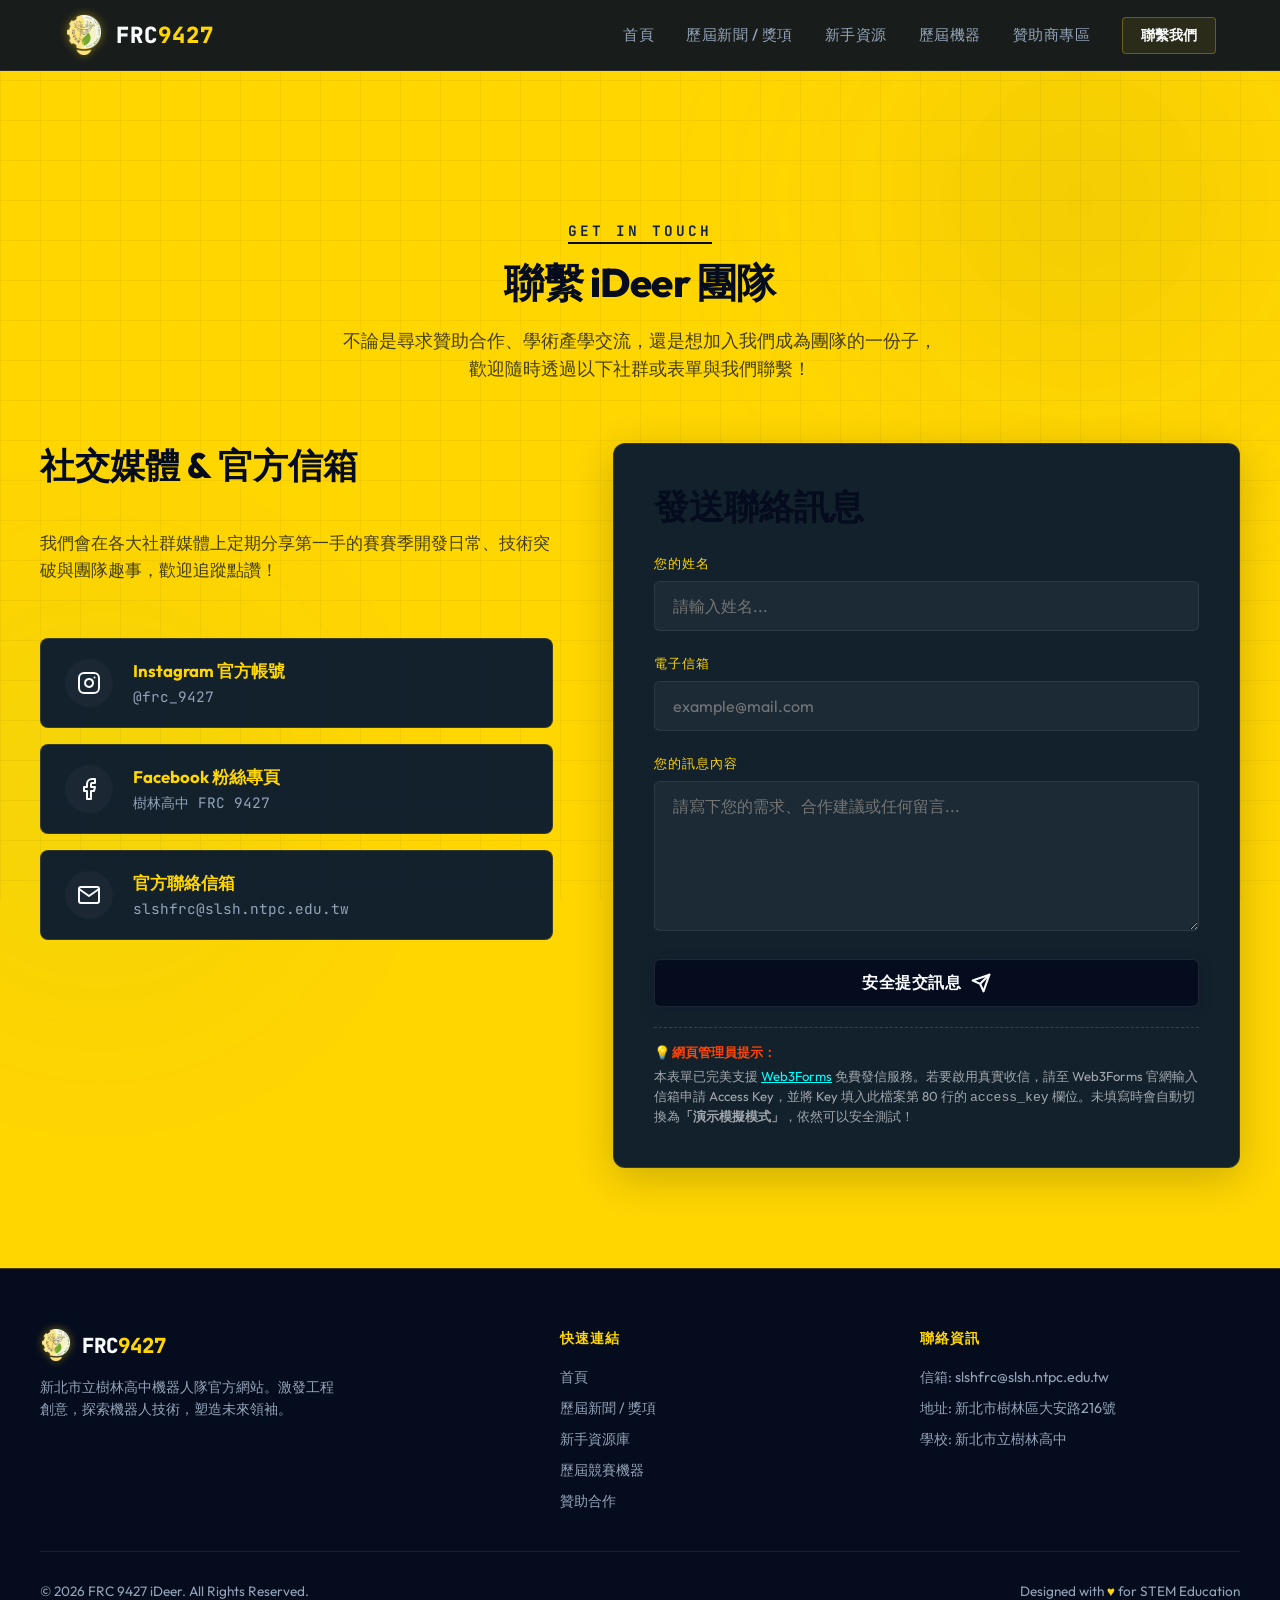
==== commit 82129438: "feat: 填入測試用 Web3Forms Access Key 以進行發信測試" ====
--- a/contact.html
+++ b/contact.html
@@ -7,7 +7,7 @@
   <meta name="description" content="新北市立樹林高中 FRC 9427 iDeer 機器人隊聯絡方式。歡迎透過 FB 粉絲團、IG 帳號或電子郵件與我們聯繫合作。">
   
   <!-- CSS Stylesheet -->
-  <link rel="stylesheet" href="assets/css/style.css">
+  <link rel="stylesheet" href="assets/css/style.css?v=2.2">
 </head>
 <body>
 
@@ -85,7 +85,7 @@
             
             <form id="contactForm" novalidate>
               <!-- Web3Forms Access Key (靜態郵件服務金鑰，若需啟用請填入金鑰值) -->
-              <input type="hidden" name="access_key" value="YOUR_ACCESS_KEY_HERE">
+              <input type="hidden" name="access_key" value="6e32b011-bff0-4f23-8e18-be554a76ffb7">
               <!-- Name Input -->
               <div class="form-group">
                 <label for="contactName" class="form-label">您的姓名</label>
--- a/assets/css/style.css
+++ b/assets/css/style.css
@@ -696,28 +696,82 @@
   display: inline-flex;
   align-items: center;
   justify-content: center;
-  width: 56px;
-  height: 56px;
+  width: 64px;
+  height: 64px;
   border-radius: 50%;
-  background: rgba(255, 214, 0, 0.1);
-  border: 1px solid rgba(255, 214, 0, 0.3);
+  padding: 4px;
   margin-bottom: 20px;
-}
-
-.award-badge svg {
-  width: 28px;
-  height: 28px;
-  stroke: var(--primary-yellow);
-  stroke-width: 2;
-  filter: drop-shadow(0 0 5px var(--primary-yellow-glow));
+  transition: var(--transition-normal);
+}
+
+.award-badge img, .award-badge svg {
+  width: 100%;
+  height: 100%;
+  transition: transform 0.4s cubic-bezier(0.16, 1, 0.3, 1);
+}
+
+.award-card:hover .award-badge img,
+.award-card:hover .award-badge svg {
+  transform: scale(1.06);
 }
 
 .award-year {
   font-family: var(--font-mono);
   font-size: 0.95rem;
-  color: var(--accent-cyber);
   font-weight: 700;
   margin-bottom: 8px;
+}
+
+/* 不同賽季的獎項卡片專屬發光與 hover 效果 */
+.award-card {
+  transition: var(--transition-normal);
+  animation: fadeInScale 0.6s cubic-bezier(0.16, 1, 0.3, 1) forwards;
+}
+
+.award-card.glow-cyber:hover {
+  border-color: #00E5FF !important;
+  box-shadow: 0 0 25px rgba(0, 229, 255, 0.25), 0 15px 40px rgba(5, 12, 30, 0.35) !important;
+}
+
+.award-card.glow-royal:hover {
+  border-color: #1565C0 !important;
+  box-shadow: 0 0 25px rgba(21, 101, 192, 0.25), 0 15px 40px rgba(5, 12, 30, 0.35) !important;
+}
+
+.award-card.glow-yellow:hover {
+  border-color: #FFD600 !important;
+  box-shadow: 0 0 25px rgba(255, 214, 0, 0.25), 0 15px 40px rgba(5, 12, 30, 0.35) !important;
+}
+
+/* 觀看更多獎項按鈕與容器的微調 */
+#load-more-awards-container {
+  display: block;
+}
+
+#load-more-awards-btn {
+  background: var(--bg-card);
+  border: 1px solid rgba(255, 214, 0, 0.15);
+  box-shadow: var(--shadow-glow);
+  color: var(--text-white);
+}
+
+#load-more-awards-btn:hover {
+  background: var(--bg-dark-navy);
+  border-color: var(--primary-yellow);
+  box-shadow: 0 0 20px rgba(255, 214, 0, 0.3);
+  transform: translateY(-3px);
+}
+
+/* 漸進淡入與微縮放動畫 */
+@keyframes fadeInScale {
+  from {
+    opacity: 0;
+    transform: translateY(24px) scale(0.97);
+  }
+  to {
+    opacity: 1;
+    transform: translateY(0) scale(1);
+  }
 }
 
 /* Timeline System */
@@ -726,6 +780,13 @@
   max-width: 1000px;
   margin: 0 auto;
   padding: 40px 0;
+}
+
+/* 清除 Timeline 中 timeline-item 浮動造成的版面塌陷與重疊問題 (Clearfix) */
+.timeline::after {
+  content: "";
+  display: table;
+  clear: both;
 }
 
 .timeline::before {
@@ -847,6 +908,401 @@
 }
 
 /* ==========================================
+   HORIZONTAL TIMELINE SYSTEM (ZIGZAG VERSION)
+   ========================================== */
+.timeline-horizontal-outer-container {
+  position: relative;
+  width: 100%;
+  margin: 40px auto 60px;
+  padding: 20px 0;
+  display: block;
+}
+
+/* Scroll Container */
+.timeline-horizontal-scroll {
+  overflow-x: auto;
+  overflow-y: hidden;
+  white-space: nowrap;
+  padding: 40px 20px;
+  scroll-behavior: smooth;
+  position: relative;
+  scrollbar-width: thin;
+  scrollbar-color: var(--primary-yellow) rgba(255, 255, 255, 0.05);
+  -webkit-overflow-scrolling: touch;
+}
+
+/* Hide default scrollbar but keep functionality */
+.timeline-horizontal-scroll::-webkit-scrollbar {
+  height: 6px;
+}
+.timeline-horizontal-scroll::-webkit-scrollbar-track {
+  background: rgba(255, 255, 255, 0.03);
+  border-radius: 10px;
+}
+.timeline-horizontal-scroll::-webkit-scrollbar-thumb {
+  background: rgba(255, 214, 0, 0.3);
+  border-radius: 10px;
+  transition: background 0.3s;
+}
+.timeline-horizontal-scroll::-webkit-scrollbar-thumb:hover {
+  background: var(--primary-yellow);
+}
+
+/* Track holding the items */
+.timeline-horizontal-track {
+  display: inline-flex;
+  align-items: center;
+  position: relative;
+  padding: 0 40px;
+  min-width: 100%;
+  height: 580px; /* 固定高度以容納上下交錯內容 */
+}
+
+/* The horizontal glowing axis line */
+.timeline-horizontal-line {
+  display: none; /* 隱藏中軸發光線，打造更清爽乾淨的極簡懸浮視覺 */
+}
+
+/* Individual timeline node representing a history point */
+.timeline-node {
+  position: relative;
+  display: inline-flex;
+  flex-direction: column;
+  justify-content: space-between;
+  align-items: center;
+  width: 340px;
+  height: 100%; /* 填滿 track 的 580px 高度 */
+  margin: 0 20px;
+  flex-shrink: 0;
+  z-index: 2;
+  white-space: normal; /* Restore text wrapping */
+}
+
+/* Node Top & Bottom Containers */
+.node-top-container, .node-bottom-container {
+  width: 100%;
+  height: 240px; /* 上下兩個容器各分 240px */
+  display: flex;
+  justify-content: center;
+  align-items: center;
+  position: relative;
+}
+
+/* Center dot & vertical connectors */
+.node-center-gimmick {
+  display: flex;
+  flex-direction: column;
+  align-items: center;
+  justify-content: center;
+  height: 80px; /* 中間間隔 80px */
+  position: relative;
+  width: 100%;
+}
+
+.timeline-connector-top, .timeline-connector-bottom {
+  width: 2px;
+  height: 30px;
+  background: rgba(255, 214, 0, 0.3);
+  transition: all 0.3s;
+}
+
+.timeline-node:hover .timeline-connector-top,
+.timeline-node:hover .timeline-connector-bottom {
+  background: var(--primary-yellow);
+  height: 35px;
+  box-shadow: 0 0 8px var(--primary-yellow-glow);
+}
+
+/* Central dot on the horizontal axis */
+.timeline-dot-horizontal {
+  width: 18px;
+  height: 18px;
+  border-radius: 50%;
+  background: var(--bg-dark);
+  border: 4px solid var(--primary-yellow);
+  box-shadow: 0 0 10px var(--primary-yellow-glow);
+  z-index: 10;
+  cursor: pointer;
+  margin: 2px 0;
+  transition: all 0.3s cubic-bezier(0.175, 0.885, 0.32, 1.275);
+}
+
+.timeline-node:hover .timeline-dot-horizontal {
+  background: var(--accent-cyber);
+  border-color: var(--text-white);
+  box-shadow: 0 0 20px var(--accent-cyber), 0 0 40px var(--accent-cyber);
+  transform: scale(1.3);
+}
+
+/* Premium Glass Timeline Card */
+.timeline-card {
+  background: var(--bg-card);
+  border: 1px solid rgba(255, 214, 0, 0.12);
+  border-radius: 16px;
+  padding: 20px;
+  backdrop-filter: blur(12px);
+  -webkit-backdrop-filter: blur(12px);
+  box-shadow: var(--shadow-glow);
+  transition: all 0.4s cubic-bezier(0.165, 0.84, 0.44, 1);
+  width: 100%;
+  height: 100%; /* 填滿 240px 高度 */
+  box-sizing: border-box;
+  display: flex;
+  flex-direction: column;
+  justify-content: center;
+}
+
+.timeline-node:hover .timeline-card {
+  transform: translateY(-5px);
+  border-color: var(--primary-yellow);
+  box-shadow: 0 15px 35px rgba(255, 214, 0, 0.15), var(--shadow-glow);
+}
+
+.timeline-card-body {
+  margin: 0;
+}
+
+.timeline-node-date {
+  font-family: var(--font-mono);
+  color: var(--primary-yellow);
+  font-weight: 800;
+  font-size: 0.9rem;
+  letter-spacing: 1px;
+  display: block;
+  margin-bottom: 6px;
+}
+
+.timeline-card h3 {
+  font-size: 1.15rem;
+  font-weight: 700;
+  margin-bottom: 8px;
+  color: var(--text-white);
+  transition: color 0.3s;
+}
+
+.timeline-node:hover .timeline-card h3 {
+  color: var(--primary-yellow);
+}
+
+.timeline-card p {
+  color: var(--text-gray);
+  font-size: 0.88rem;
+  line-height: 1.5;
+  margin: 0;
+}
+
+/* Premium Photo Placeholder Dashboard Style */
+.photo-placeholder {
+  width: 100%;
+  height: 100%; /* 填滿 240px 高度 */
+  border: 1px dashed rgba(255, 214, 0, 0.25);
+  border-radius: 16px;
+  background: rgba(5, 12, 30, 0.4);
+  display: flex;
+  flex-direction: column;
+  align-items: center;
+  justify-content: center;
+  gap: 10px;
+  color: rgba(255, 255, 255, 0.4);
+  font-size: 0.8rem;
+  font-weight: 500;
+  box-sizing: border-box;
+  transition: all 0.3s ease;
+  position: relative;
+  overflow: hidden;
+}
+
+.photo-placeholder::before {
+  content: "";
+  position: absolute;
+  top: 0;
+  left: -100%;
+  width: 50%;
+  height: 100%;
+  background: linear-gradient(
+    90deg,
+    transparent,
+    rgba(255, 214, 0, 0.05),
+    transparent
+  );
+  transition: none;
+}
+
+.timeline-node:hover .photo-placeholder {
+  border-color: var(--primary-yellow);
+  background: rgba(255, 214, 0, 0.02);
+  color: var(--primary-yellow);
+  transform: translateY(-5px);
+  box-shadow: 0 15px 35px rgba(255, 214, 0, 0.15), var(--shadow-glow);
+}
+
+.timeline-node:hover .photo-placeholder::before {
+  left: 150%;
+  transition: all 1.2s ease-in-out;
+}
+
+.photo-placeholder svg {
+  width: 28px;
+  height: 28px;
+  stroke: rgba(255, 255, 255, 0.3);
+  stroke-width: 1.5;
+  fill: none;
+  transition: all 0.3s ease;
+}
+
+.timeline-node:hover .photo-placeholder svg {
+  stroke: var(--primary-yellow);
+  transform: scale(1.1) rotate(5deg);
+  filter: drop-shadow(0 0 5px rgba(255, 214, 0, 0.5));
+}
+
+/* Nav Buttons */
+.timeline-nav-btn {
+  position: absolute;
+  top: 50%;
+  transform: translateY(-50%);
+  width: 50px;
+  height: 50px;
+  border-radius: 50%;
+  background: rgba(5, 12, 30, 0.7);
+  border: 1px solid rgba(255, 214, 0, 0.2);
+  color: var(--text-white);
+  cursor: pointer;
+  display: flex;
+  align-items: center;
+  justify-content: center;
+  z-index: 100;
+  transition: all 0.3s ease;
+  backdrop-filter: blur(8px);
+}
+
+.timeline-nav-btn:hover {
+  background: var(--primary-yellow);
+  color: var(--bg-dark-navy);
+  border-color: var(--primary-yellow);
+  box-shadow: 0 0 15px rgba(255, 214, 0, 0.4);
+}
+
+.timeline-nav-btn.btn-prev {
+  left: 10px;
+}
+
+.timeline-nav-btn.btn-next {
+  right: 10px;
+}
+
+.timeline-nav-btn svg {
+  width: 24px;
+  height: 24px;
+  stroke: currentColor;
+  stroke-width: 2.5;
+  fill: none;
+}
+
+/* RWD Adaptive styles */
+@media (max-width: 992px) {
+  .timeline-horizontal-scroll {
+    padding: 20px 10px;
+  }
+  .timeline-horizontal-track {
+    height: 520px;
+  }
+  .timeline-node {
+    width: 300px;
+  }
+  .node-top-container, .node-bottom-container {
+    height: 210px;
+  }
+  .node-center-gimmick {
+    height: 100px;
+  }
+}
+
+@media (max-width: 768px) {
+  /* Elegant downgrade to vertical for small screens */
+  .timeline-horizontal-outer-container {
+    padding: 0 15px;
+  }
+  
+  .timeline-nav-btn {
+    display: none; /* Hide buttons in mobile */
+  }
+  
+  .timeline-horizontal-scroll {
+    overflow-x: visible;
+    white-space: normal;
+    padding: 0;
+  }
+  
+  .timeline-horizontal-track {
+    display: flex;
+    flex-direction: column;
+    align-items: stretch;
+    padding: 20px 0;
+    height: auto; /* 手機上高度自適應 */
+  }
+  
+  .timeline-horizontal-line {
+    display: block; /* 在手機版上重新啟用，作為垂直導引線 */
+    left: 20px;
+    top: 0;
+    bottom: 0;
+    width: 2px;
+    height: 100%;
+    transform: none;
+  }
+  
+  .timeline-node {
+    width: auto;
+    height: auto; /* 手機上高度自適應 */
+    display: flex;
+    flex-direction: column;
+    align-items: stretch;
+    margin: 0 0 40px 0;
+    padding-left: 45px;
+    text-align: left;
+  }
+  
+  .node-top-container, .node-bottom-container {
+    height: auto;
+    width: 100%;
+    display: block;
+    margin-bottom: 15px;
+  }
+  
+  .node-bottom-container {
+    margin-bottom: 0;
+  }
+  
+  .node-center-gimmick {
+    display: none; /* 手機上隱藏中間連接裝飾 */
+  }
+  
+  .timeline-node::after {
+    content: "";
+    position: absolute;
+    left: 11px;
+    top: 20px;
+    width: 16px;
+    height: 16px;
+    border-radius: 50%;
+    background: var(--primary-yellow);
+    border: 3px solid var(--bg-dark-navy);
+    box-shadow: 0 0 10px var(--primary-yellow-glow);
+    z-index: 10;
+  }
+  
+  .timeline-card {
+    height: auto;
+    padding: 20px;
+  }
+  
+  .photo-placeholder {
+    height: 180px;
+  }
+}
+
+/* ==========================================
    ROOKIE RESOURCES PAGE
    ========================================== */
 .resources-tabs {
@@ -1125,54 +1581,197 @@
 }
 
 .sponsor-card {
-  background: var(--bg-card);
-  border: 1px solid rgba(255, 214, 0, 0.15);
-  border-radius: 8px;
+  background: rgba(255, 255, 255, 0.02);
+  border: 1px solid rgba(255, 255, 255, 0.08);
+  backdrop-filter: blur(12px);
+  -webkit-backdrop-filter: blur(12px);
+  border-radius: 12px;
   display: flex;
   align-items: center;
   justify-content: center;
-  aspect-ratio: 2.5/1;
-  padding: 24px;
-  transition: var(--transition-normal);
-}
-
-.sponsor-card:hover {
-  transform: scale(1.04);
-  border-color: var(--primary-yellow);
-  box-shadow: 0 8px 30px rgba(5, 12, 30, 0.35);
-}
-
-.tier-titanium .sponsor-card {
-  border: 1.5px solid rgba(255, 214, 0, 0.25);
-  background: var(--bg-card);
-}
-.tier-titanium .sponsor-card:hover {
-  border-color: var(--primary-yellow);
-  box-shadow: 0 0 25px rgba(255, 214, 0, 0.25);
-}
-
+  aspect-ratio: 2.3/1;
+  padding: 20px;
+  transition: all 0.4s cubic-bezier(0.165, 0.84, 0.44, 1);
+  position: relative;
+  overflow: hidden;
+  box-shadow: 0 4px 20px rgba(0, 0, 0, 0.2);
+}
+
+/* 實際圖片標誌樣式 */
+.sponsor-logo-img {
+  max-width: 90%;
+  max-height: 80%;
+  object-fit: contain;
+  filter: grayscale(30%) brightness(0.9) opacity(0.85);
+  transition: all 0.4s ease;
+  z-index: 2;
+}
+
+.sponsor-card:hover .sponsor-logo-img {
+  filter: grayscale(0%) brightness(1) opacity(1);
+  transform: scale(1.05);
+}
+
+/* 預設 SVG 線條標誌與文字排版樣式 */
 .sponsor-placeholder {
   display: flex;
-  align-items: center;
-  gap: 10px;
-  color: var(--text-gray);
-  font-family: var(--font-mono);
-  font-size: 0.9rem;
-}
-
-.sponsor-placeholder svg {
-  width: 24px;
-  height: 24px;
+  flex-direction: column;
+  align-items: center;
+  justify-content: center;
+  text-align: center;
+  gap: 8px;
+  width: 100%;
+  height: 100%;
+  z-index: 2;
+}
+
+.sponsor-logo-svg {
+  display: flex;
+  align-items: center;
+  justify-content: center;
+  transition: all 0.4s ease;
+}
+
+.sponsor-logo-svg svg {
+  width: 38px;
+  height: 38px;
   stroke: var(--text-gray);
   stroke-width: 1.5;
-}
-
-.tier-titanium .sponsor-placeholder {
+  fill: none;
+  transition: all 0.4s ease;
+}
+
+.sponsor-info {
+  display: flex;
+  flex-direction: column;
+  gap: 2px;
+}
+
+.sponsor-name-zh {
+  font-size: 0.95rem;
+  font-weight: 700;
+  color: var(--text-white);
+  transition: all 0.4s ease;
+}
+
+.sponsor-name-en {
+  font-family: var(--font-mono);
+  font-size: 0.7rem;
+  color: var(--text-gray);
+  text-transform: uppercase;
+  letter-spacing: 0.5px;
+}
+
+/* 鈦金級特殊樣式與懸停發光 */
+.tier-titanium .sponsor-card {
+  border: 1.5px solid rgba(255, 214, 0, 0.15);
+  background: rgba(255, 214, 0, 0.02);
+}
+
+.tier-titanium .sponsor-logo-svg svg {
+  stroke: var(--primary-yellow);
+  filter: drop-shadow(0 0 3px rgba(255, 214, 0, 0.4));
+}
+
+.tier-titanium .sponsor-card:hover {
+  transform: translateY(-5px);
+  border-color: rgba(255, 214, 0, 0.6);
+  box-shadow: 0 10px 30px rgba(255, 214, 0, 0.25), inset 0 0 15px rgba(255, 214, 0, 0.1);
+}
+
+.tier-titanium .sponsor-card:hover .sponsor-name-zh {
   color: var(--primary-yellow);
-}
-.tier-titanium .sponsor-placeholder svg {
+  text-shadow: 0 0 8px rgba(255, 214, 0, 0.5);
+}
+
+.tier-titanium .sponsor-card:hover .sponsor-logo-svg svg {
+  transform: scale(1.1) rotate(5deg);
   stroke: var(--primary-yellow);
-  filter: drop-shadow(0 0 4px var(--primary-yellow-glow));
+  filter: drop-shadow(0 0 8px rgba(255, 214, 0, 0.8));
+}
+
+/* 黃金級特殊樣式與懸停發光 */
+.tier-gold .sponsor-card {
+  border: 1px solid rgba(255, 152, 0, 0.15);
+  background: rgba(255, 152, 0, 0.01);
+}
+
+.tier-gold .sponsor-logo-svg svg {
+  stroke: #ff9800;
+  filter: drop-shadow(0 0 3px rgba(255, 152, 0, 0.4));
+}
+
+.tier-gold .sponsor-card:hover {
+  transform: translateY(-5px);
+  border-color: rgba(255, 152, 0, 0.6);
+  box-shadow: 0 10px 30px rgba(255, 152, 0, 0.2), inset 0 0 15px rgba(255, 152, 0, 0.08);
+}
+
+.tier-gold .sponsor-card:hover .sponsor-name-zh {
+  color: #ff9800;
+  text-shadow: 0 0 8px rgba(255, 152, 0, 0.5);
+}
+
+.tier-gold .sponsor-card:hover .sponsor-logo-svg svg {
+  transform: scale(1.1) rotate(5deg);
+  stroke: #ff9800;
+  filter: drop-shadow(0 0 8px rgba(255, 152, 0, 0.8));
+}
+
+/* 白銀級特殊樣式與懸停發光 */
+.tier-silver .sponsor-card {
+  border: 1px solid rgba(0, 229, 255, 0.15);
+  background: rgba(0, 229, 255, 0.01);
+}
+
+.tier-silver .sponsor-logo-svg svg {
+  stroke: #00e5ff;
+  filter: drop-shadow(0 0 3px rgba(0, 229, 255, 0.4));
+}
+
+.tier-silver .sponsor-card:hover {
+  transform: translateY(-4px);
+  border-color: rgba(0, 229, 255, 0.6);
+  box-shadow: 0 8px 25px rgba(0, 229, 255, 0.2), inset 0 0 12px rgba(0, 229, 255, 0.08);
+}
+
+.tier-silver .sponsor-card:hover .sponsor-name-zh {
+  color: #00e5ff;
+  text-shadow: 0 0 8px rgba(0, 229, 255, 0.5);
+}
+
+.tier-silver .sponsor-card:hover .sponsor-logo-svg svg {
+  transform: scale(1.1) rotate(5deg);
+  stroke: #00e5ff;
+  filter: drop-shadow(0 0 8px rgba(0, 229, 255, 0.8));
+}
+
+/* 為了排版一致，微調各等級的高度與內距 */
+.tier-titanium .sponsor-logo-svg svg {
+  width: 42px;
+  height: 42px;
+}
+.tier-titanium .sponsor-name-zh {
+  font-size: 1.05rem;
+}
+
+.tier-gold .sponsor-logo-svg svg {
+  width: 36px;
+  height: 36px;
+}
+.tier-gold .sponsor-name-zh {
+  font-size: 0.95rem;
+}
+
+.tier-silver .sponsor-logo-svg svg {
+  width: 32px;
+  height: 32px;
+}
+.tier-silver .sponsor-name-zh {
+  font-size: 0.9rem;
+}
+.tier-silver .sponsor-name-en {
+  font-size: 0.65rem;
 }
 
 /* Why support section */
@@ -1576,3 +2175,539 @@
   opacity: 1;
   transform: translateY(0);
 }
+
+/* ==========================================
+   DYNAMIC HISTORICAL NEWS GRID
+   ========================================== */
+.news-grid {
+  display: grid;
+  grid-template-columns: repeat(auto-fill, minmax(320px, 1fr));
+  gap: 30px;
+  margin-top: 40px;
+}
+
+.news-card {
+  background: var(--bg-card);
+  border: 1px solid rgba(255, 214, 0, 0.12);
+  border-radius: 12px;
+  overflow: hidden;
+  box-shadow: var(--shadow-glow);
+  transition: all 0.35s cubic-bezier(0.4, 0, 0.2, 1);
+  position: relative;
+  text-decoration: none;
+  cursor: pointer;
+  height: 100%;
+}
+
+.news-card::before {
+  content: "";
+  position: absolute;
+  top: 0;
+  left: 0;
+  width: 100%;
+  height: 100%;
+  background: linear-gradient(135deg, rgba(255, 214, 0, 0.08) 0%, transparent 60%, rgba(0, 229, 255, 0.05) 100%);
+  pointer-events: none;
+  opacity: 0;
+  transition: var(--transition-normal);
+}
+
+.news-card:hover {
+  transform: translateY(-8px);
+  border: 1px solid var(--primary-yellow);
+  box-shadow: 0 15px 40px rgba(5, 12, 30, 0.4), var(--shadow-yellow);
+}
+
+.news-card:hover::before {
+  opacity: 1;
+}
+
+/* Image zoom & Tag on News Card */
+.news-card-image-wrapper {
+  position: relative;
+  width: 100%;
+  height: 200px;
+  overflow: hidden;
+  background: #091326;
+}
+
+.news-card-img {
+  width: 100%;
+  height: 100%;
+  object-fit: cover;
+  transition: transform 0.5s cubic-bezier(0.4, 0, 0.2, 1);
+}
+
+.news-card:hover .news-card-img {
+  transform: scale(1.08);
+}
+
+.news-card-tag {
+  position: absolute;
+  top: 15px;
+  right: 15px;
+  background: var(--bg-dark-navy);
+  color: var(--primary-yellow);
+  font-family: var(--font-mono);
+  font-size: 0.75rem;
+  font-weight: 700;
+  padding: 4px 10px;
+  border-radius: 4px;
+  border: 1px solid var(--primary-yellow-glow);
+  box-shadow: var(--shadow-yellow);
+  z-index: 2;
+}
+
+/* Card Body styling */
+.news-card-body {
+  padding: 24px;
+  display: flex;
+  flex-direction: column;
+  flex-grow: 1;
+}
+
+.news-card-meta {
+  display: flex;
+  justify-content: space-between;
+  align-items: center;
+  margin-bottom: 12px;
+  font-size: 0.8rem;
+  color: var(--text-gray);
+  font-family: var(--font-mono);
+}
+
+.news-card-source {
+  color: var(--accent-cyber);
+  font-weight: 600;
+  text-transform: uppercase;
+}
+
+.news-card-title {
+  font-size: 1.15rem;
+  font-weight: 700;
+  line-height: 1.5;
+  color: var(--text-white);
+  margin-bottom: 20px;
+  display: -webkit-box;
+  -webkit-line-clamp: 2;
+  -webkit-box-orient: vertical;
+  overflow: hidden;
+  flex-grow: 1;
+  transition: var(--transition-fast);
+}
+
+.news-card:hover .news-card-title {
+  color: var(--primary-yellow);
+}
+
+.news-card-link-text {
+  font-family: var(--font-mono);
+  font-size: 0.8rem;
+  font-weight: 600;
+  color: var(--primary-yellow);
+  display: inline-flex;
+  align-items: center;
+  gap: 6px;
+  margin-top: auto;
+  transition: var(--transition-fast);
+}
+
+.news-card:hover .news-card-link-text svg {
+  transform: translateX(4px);
+}
+
+/* ==========================================
+   DYNAMIC FILTER TABS SYSTEM
+   ========================================== */
+.filter-tabs-container {
+  background: var(--bg-card);
+  border: 1px solid rgba(255, 214, 0, 0.15);
+  border-radius: 12px;
+  padding: 24px;
+  box-shadow: var(--shadow-glow);
+}
+
+.filter-group {
+  display: flex;
+  align-items: center;
+  gap: 20px;
+  flex-wrap: wrap;
+}
+
+.filter-label {
+  font-family: var(--font-mono);
+  color: var(--text-gray);
+  font-size: 0.85rem;
+  font-weight: 700;
+  text-transform: uppercase;
+  min-width: 90px;
+}
+
+.filter-tabs {
+  display: flex;
+  gap: 10px;
+  flex-wrap: wrap;
+}
+
+.filter-tab {
+  background: rgba(255, 255, 255, 0.03);
+  border: 1px solid rgba(255, 255, 255, 0.08);
+  padding: 8px 16px;
+  border-radius: 6px;
+  font-size: 0.88rem;
+  font-weight: 600;
+  color: var(--text-gray);
+  cursor: pointer;
+  transition: all 0.25s ease;
+}
+
+.filter-tab:hover {
+  background: rgba(255, 214, 0, 0.05);
+  color: var(--text-white);
+  border-color: rgba(255, 214, 0, 0.2);
+}
+
+.filter-tab.active {
+  background: var(--primary-yellow);
+  color: var(--text-dark);
+  border-color: var(--primary-yellow);
+  box-shadow: var(--shadow-yellow);
+  text-shadow: none;
+}
+
+/* Responsive adjustment for Filters */
+@media (max-width: 768px) {
+  .filter-group {
+    flex-direction: column;
+    align-items: flex-start;
+    gap: 8px;
+  }
+  
+  .filter-label {
+    margin-bottom: 4px;
+  }
+  
+  .news-grid {
+    grid-template-columns: 1fr;
+    gap: 24px;
+  }
+}
+
+/* ==========================================
+   FORCE HEADER 100% FULL WIDTH OVERRIDE FIX
+   ========================================== */
+#mainHeader {
+  position: fixed !important;
+  top: 0 !important;
+  left: 0 !important;
+  right: 0 !important;
+  width: 100% !important;
+  max-width: 100vw !important;
+  margin: 0 !important;
+  box-sizing: border-box !important;
+  z-index: 9999 !important; /* Ensure it floats above all other custom backgrounds */
+}
+
+/* ==========================================
+   WIDE SCREEN & HIGH RESOLUTION SATURATED LAYOUT OPTIMIZATION
+   ========================================== */
+/* 適用於常見 1080p 寬螢幕 / 稍微拉寬的瀏覽器 */
+@media (min-width: 1300px) {
+  .section-container, .nav-container {
+    max-width: 1400px;
+    width: 92%;
+  }
+  .timeline {
+    max-width: 1100px;
+  }
+}
+
+/* 適用於 2K 螢幕 / 較大瀏覽器視窗 */
+@media (min-width: 1600px) {
+  .section-container, .nav-container {
+    max-width: 1550px;
+    width: 94%;
+  }
+  .timeline {
+    max-width: 1250px;
+  }
+}
+
+/* 適用於 4K 螢幕 / 超寬巨型顯示器 */
+@media (min-width: 2000px) {
+  .section-container, .nav-container {
+    max-width: 1800px;
+    width: 95%;
+  }
+  .timeline {
+    max-width: 1400px;
+  }
+}
+
+/* ==========================================
+   VIDEO FOCUS CAROUSEL SECTION STYLE
+   ========================================== */
+.video-carousel-section {
+  position: relative;
+  background: rgba(5, 12, 30, 0.02) !important;
+}
+
+.carousel-wrapper {
+  position: relative;
+  margin: 0 auto;
+  padding: 0 40px; /* 預留空間給左右按鈕 */
+  max-width: 100%;
+}
+
+.carousel-track {
+  display: flex;
+  gap: 24px;
+  overflow-x: auto;
+  scroll-behavior: smooth;
+  scrollbar-width: none; /* Firefox 隱藏滾動條 */
+  -ms-overflow-style: none; /* IE 隱藏滾動條 */
+  padding: 10px 0 25px 0;
+  cursor: grab;
+}
+
+.carousel-track:active {
+  cursor: grabbing;
+}
+
+.carousel-track::-webkit-scrollbar {
+  display: none; /* Chrome/Safari 隱藏滾動條 */
+}
+
+/* 卡片寬度計算：桌機預設 3 張卡片 */
+.carousel-card {
+  flex: 0 0 calc((100% - 48px) / 3);
+  max-width: calc((100% - 48px) / 3);
+  box-sizing: border-box;
+  padding: 0 !important; /* 覆蓋 padding */
+  display: flex;
+  flex-direction: column;
+  height: 100%;
+  background: var(--bg-card);
+  border: 1px solid rgba(255, 214, 0, 0.12) !important;
+  border-radius: 12px;
+  overflow: hidden;
+  transition: transform var(--transition-normal), border-color var(--transition-normal), box-shadow var(--transition-normal);
+}
+
+.carousel-card:hover {
+  transform: translateY(-8px);
+  border-color: var(--primary-yellow) !important;
+  box-shadow: 0 12px 30px rgba(255, 214, 0, 0.15), 0 4px 12px rgba(5, 12, 30, 0.35);
+}
+
+.card-img-wrapper {
+  position: relative;
+  width: 100%;
+  padding-top: 56.25%; /* 16:9 Aspect Ratio */
+  overflow: hidden;
+  background: #000;
+}
+
+.card-img {
+  position: absolute;
+  top: 0;
+  left: 0;
+  width: 100%;
+  height: 100%;
+  object-fit: cover;
+  transition: transform var(--transition-slow);
+}
+
+.carousel-card:hover .card-img {
+  transform: scale(1.06);
+}
+
+/* 播放 Overlay 特效 */
+.card-play-overlay {
+  position: absolute;
+  top: 0;
+  left: 0;
+  width: 100%;
+  height: 100%;
+  background: rgba(5, 12, 30, 0.4);
+  display: flex;
+  align-items: center;
+  justify-content: center;
+  opacity: 0;
+  transition: opacity var(--transition-normal);
+  z-index: 2;
+}
+
+.play-icon {
+  width: 50px;
+  height: 50px;
+  color: var(--primary-yellow);
+  filter: drop-shadow(0 0 8px var(--primary-yellow-glow));
+  transform: scale(0.8);
+  transition: transform var(--transition-normal);
+}
+
+.carousel-card:hover .card-play-overlay {
+  opacity: 1;
+}
+
+.carousel-card:hover .play-icon {
+  transform: scale(1);
+}
+
+.card-info {
+  padding: 24px;
+  display: flex;
+  flex-direction: column;
+  flex-grow: 1;
+  justify-content: space-between;
+}
+
+.card-title {
+  font-size: 1.15rem;
+  font-weight: 600;
+  line-height: 1.5;
+  margin-bottom: 20px;
+  color: var(--text-white);
+  overflow: hidden;
+  text-overflow: ellipsis;
+  display: -webkit-box;
+  -webkit-line-clamp: 2;
+  -webkit-box-orient: vertical;
+  height: 3.0em; /* 確保兩行高度固定，對齊排版 */
+  transition: color var(--transition-fast);
+}
+
+.carousel-card:hover .card-title {
+  color: var(--primary-yellow);
+}
+
+/* 卡片操作按鈕 */
+.card-action-btn {
+  display: inline-flex;
+  align-items: center;
+  justify-content: center;
+  gap: 8px;
+  width: 100%;
+  padding: 10px 16px;
+  border-radius: 6px;
+  background: rgba(255, 255, 255, 0.03);
+  border: 1px solid rgba(255, 255, 255, 0.1);
+  color: var(--text-light);
+  font-weight: 600;
+  font-size: 0.9rem;
+  font-family: var(--font-mono);
+  transition: all var(--transition-normal);
+}
+
+.card-action-btn svg {
+  width: 14px;
+  height: 14px;
+  transition: transform var(--transition-fast);
+}
+
+.card-action-btn:hover {
+  background: var(--primary-yellow);
+  border-color: var(--primary-yellow);
+  color: var(--text-dark);
+  box-shadow: var(--shadow-yellow);
+  transform: translateY(-2px);
+}
+
+.card-action-btn:hover svg {
+  transform: translate(2px, -2px);
+}
+
+/* 輪播控制按鈕 - 毛玻璃圓圈造型 */
+.carousel-control-btn {
+  position: absolute;
+  top: calc(50% - 22px);
+  width: 44px;
+  height: 44px;
+  border-radius: 50%;
+  background: rgba(5, 12, 30, 0.6);
+  border: 1px solid rgba(255, 214, 0, 0.25);
+  color: var(--primary-yellow);
+  display: flex;
+  align-items: center;
+  justify-content: center;
+  cursor: pointer;
+  z-index: 10;
+  backdrop-filter: blur(8px);
+  -webkit-backdrop-filter: blur(8px);
+  transition: all var(--transition-normal);
+  box-shadow: 0 4px 10px rgba(5, 12, 30, 0.3);
+}
+
+.carousel-control-btn svg {
+  width: 20px;
+  height: 20px;
+}
+
+.carousel-control-btn.btn-prev {
+  left: 0;
+}
+
+.carousel-control-btn.btn-next {
+  right: 0;
+}
+
+.carousel-control-btn:hover {
+  background: var(--primary-yellow);
+  color: var(--text-dark);
+  border-color: var(--primary-yellow);
+  box-shadow: var(--shadow-yellow);
+  transform: scale(1.1);
+}
+
+.carousel-control-btn:active {
+  transform: scale(0.95);
+}
+
+/* 底部導覽小圓點 */
+.carousel-dots {
+  display: flex;
+  justify-content: center;
+  gap: 8px;
+  margin-top: 10px;
+}
+
+.carousel-dot {
+  width: 8px;
+  height: 8px;
+  border-radius: 50%;
+  background: rgba(255, 255, 255, 0.2);
+  cursor: pointer;
+  transition: all var(--transition-normal);
+}
+
+.carousel-dot.active {
+  width: 24px;
+  border-radius: 4px;
+  background: var(--primary-yellow);
+  box-shadow: var(--shadow-yellow);
+}
+
+/* 響應式調整 */
+@media (max-width: 992px) {
+  .carousel-card {
+    flex: 0 0 calc((100% - 24px) / 2);
+    max-width: calc((100% - 24px) / 2);
+  }
+}
+
+@media (max-width: 680px) {
+  .carousel-wrapper {
+    padding: 0; /* 手機版貼邊以擴大滾動範圍 */
+  }
+  .carousel-card {
+    flex: 0 0 85%; /* 卡片寬度佔 85%，讓右側露出下一張卡片的邊緣，提示可滑動 */
+    max-width: 85%;
+  }
+  .carousel-control-btn {
+    display: none; /* 手機版以觸控滑動為主，隱藏按鈕 */
+  }
+  .carousel-track {
+    padding-bottom: 15px;
+  }
+}
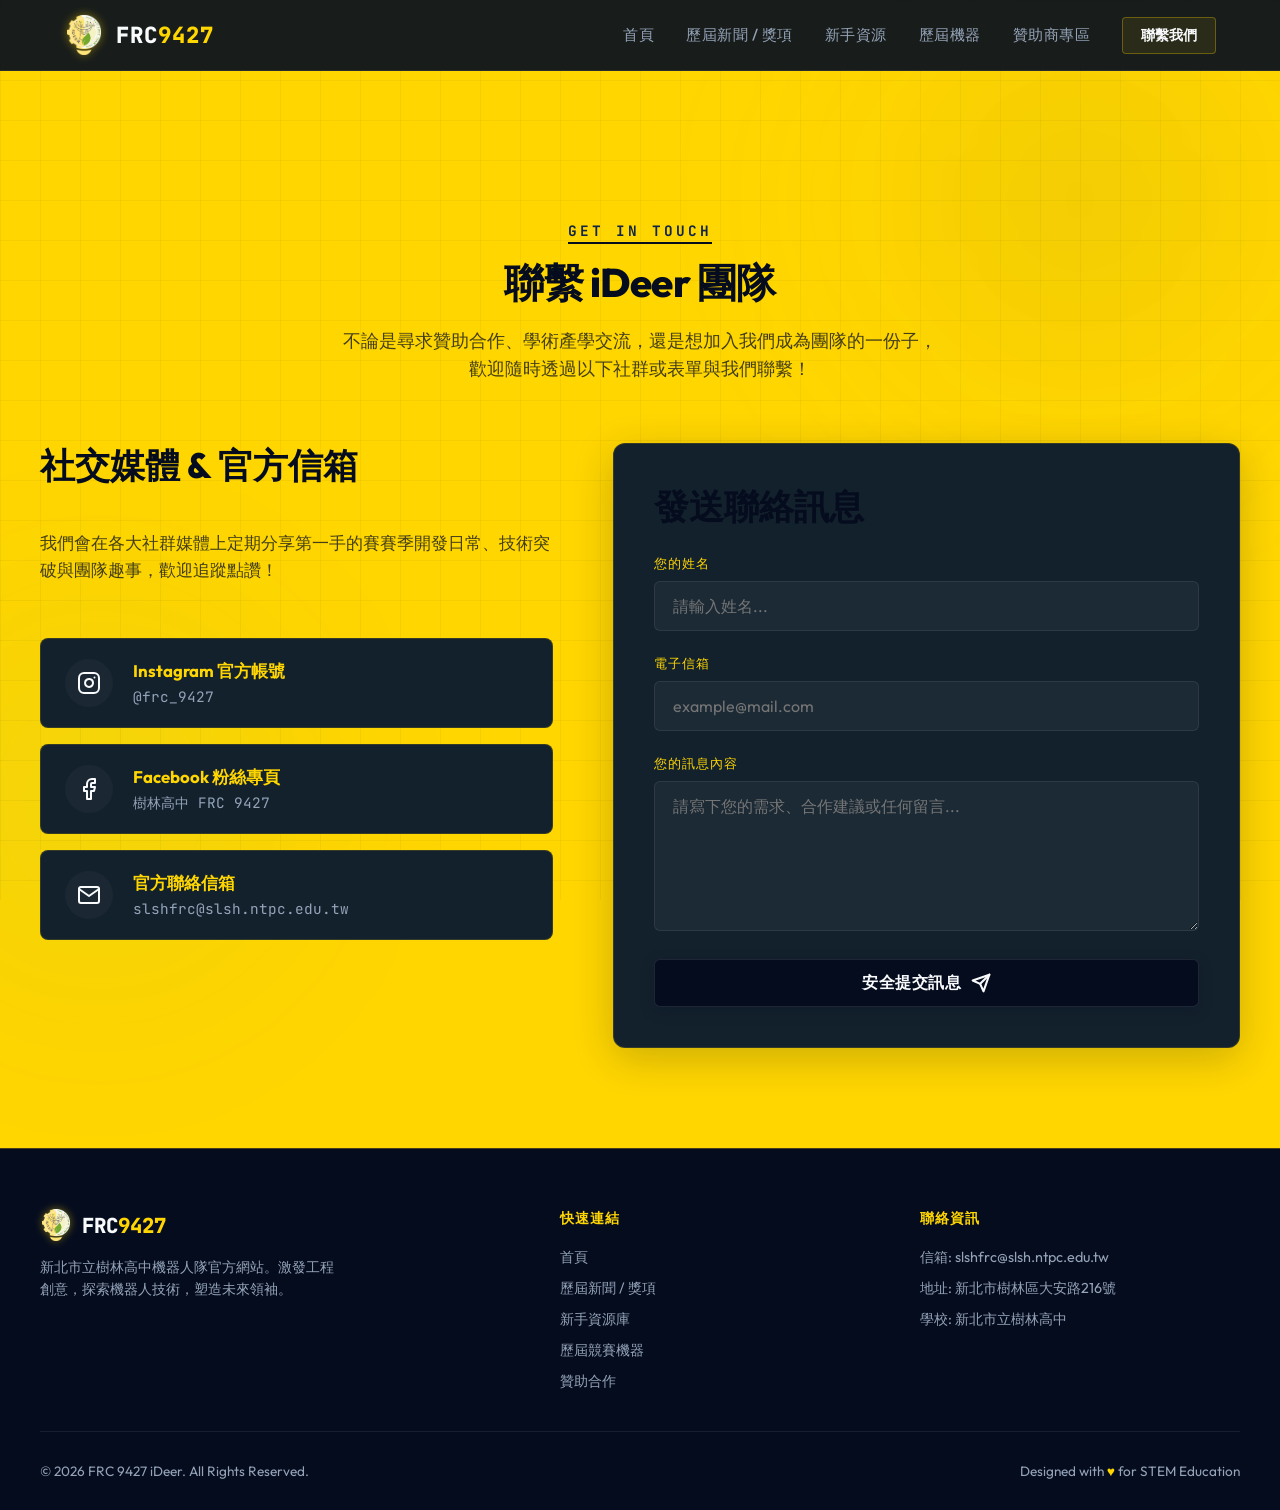
==== commit 2f3919fc: "design: 移除 contact.html 中的網頁管理員提示，優化最終生產環境視覺效果" ====
--- a/contact.html
+++ b/contact.html
@@ -89,21 +89,21 @@
               <!-- Name Input -->
               <div class="form-group">
                 <label for="contactName" class="form-label">您的姓名</label>
-                <input type="text" id="contactName" class="form-input" placeholder="請輸入姓名..." required>
+                <input type="text" id="contactName" name="name" class="form-input" placeholder="請輸入姓名..." required>
                 <span class="error-msg" id="nameError">姓名長度至少需為 2 個字元。</span>
               </div>
 
               <!-- Email Input -->
               <div class="form-group">
                 <label for="contactEmail" class="form-label">電子信箱</label>
-                <input type="email" id="contactEmail" class="form-input" placeholder="example@mail.com" required>
+                <input type="email" id="contactEmail" name="email" class="form-input" placeholder="example@mail.com" required>
                 <span class="error-msg" id="emailError">請輸入格式正確的電子郵件信箱。</span>
               </div>
 
               <!-- Message Textarea -->
               <div class="form-group">
                 <label for="contactMessage" class="form-label">您的訊息內容</label>
-                <textarea id="contactMessage" class="form-input" placeholder="請寫下您的需求、合作建議或任何留言..." required></textarea>
+                <textarea id="contactMessage" name="message" class="form-input" placeholder="請寫下您的需求、合作建議或任何留言..." required></textarea>
                 <span class="error-msg" id="messageError">留言訊息內容長度至少需為 10 個字元。</span>
               </div>
 
@@ -117,13 +117,6 @@
               </button>
             </form>
 
-            <!-- Form Integration Hint for Admin -->
-            <div class="form-hint" style="margin-top: 20px; font-size: 0.82rem; color: rgba(255, 255, 255, 0.6); border-top: 1px dashed rgba(255, 255, 255, 0.15); padding-top: 15px; line-height: 1.5; text-align: left;">
-              <span style="color: #ff4500; font-weight: bold; display: inline-flex; align-items: center; gap: 4px; margin-bottom: 4px;">
-                💡 網頁管理員提示：
-              </span>
-              <p style="margin: 0;">本表單已完美支援 <a href="https://web3forms.com/" target="_blank" rel="noopener" style="color: #00ffff; text-decoration: underline; transition: color 0.2s;">Web3Forms</a> 免費發信服務。若要啟用真實收信，請至 Web3Forms 官網輸入信箱申請 Access Key，並將 Key 填入此檔案第 80 行的 <code>access_key</code> 欄位。未填寫時會自動切換為<strong>「演示模擬模式」</strong>，依然可以安全測試！</p>
-            </div>
           </div>
         </div>
       </div>
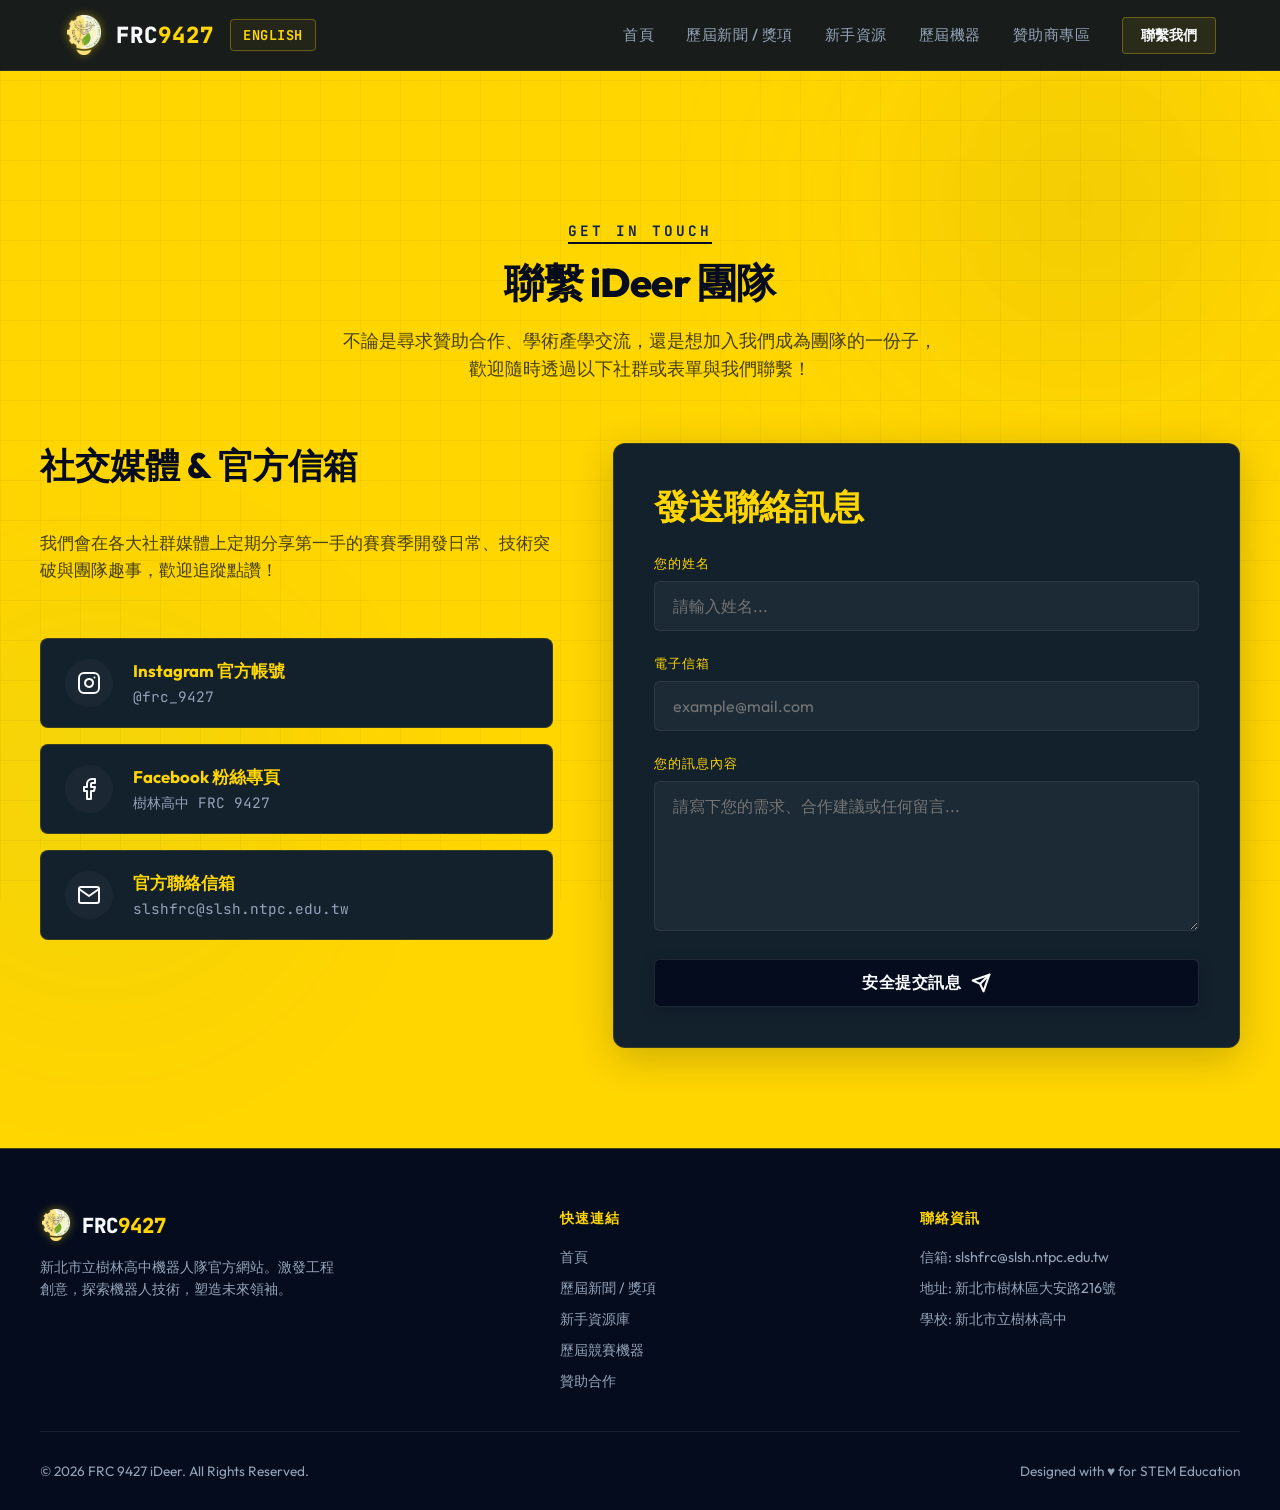
==== commit 309124cd: "feat: 導入全新 data-i18n 模組化語系系統與 Fallback 防呆翻譯引擎" ====
--- a/contact.html
+++ b/contact.html
@@ -8,6 +8,7 @@
   
   <!-- CSS Stylesheet -->
   <link rel="stylesheet" href="assets/css/style.css?v=2.2">
+  <script src="assets/js/i18n.js" defer></script>
 </head>
 <body>
 
--- a/assets/css/style.css
+++ b/assets/css/style.css
@@ -16,8 +16,8 @@
   
   --accent-blue: #0f2547; /* Contrast Slate Blue */
   --accent-royal: #1565c0; /* Royal Uniform Blue */
-  --accent-cyber: #00e5ff; /* Cyber Electric Blue for robotic glows */
-  --accent-cyber-glow: rgba(0, 229, 255, 0.35);
+  --accent-cyber: #10b981; /* Morandi Emerald Green (Sustainable green, highly comfortable) */
+  --accent-cyber-glow: rgba(16, 185, 129, 0.35);
   
   --text-white: #f8fafc; /* Text on dark cards/nav */
   --text-light: #e2e8f0;
@@ -234,6 +234,55 @@
   color: var(--primary-yellow);
 }
 
+/* Logo與語系切換按鈕包裹器 */
+.logo-wrapper {
+  display: flex;
+  align-items: center;
+  gap: 16px;
+}
+
+/* 語系切換按鈕 Cyber 科技感設計 */
+.lang-switch-btn {
+  background: rgba(255, 214, 0, 0.05);
+  border: 1px solid rgba(255, 214, 0, 0.3);
+  color: var(--primary-yellow);
+  font-family: var(--font-mono);
+  font-size: 0.85rem;
+  font-weight: 700;
+  padding: 6px 12px;
+  border-radius: 4px;
+  cursor: pointer;
+  transition: all 0.3s cubic-bezier(0.4, 0, 0.2, 1);
+  text-transform: uppercase;
+  letter-spacing: 0.5px;
+  display: flex;
+  align-items: center;
+  justify-content: center;
+  box-shadow: 0 0 5px rgba(255, 214, 0, 0.05);
+}
+
+.lang-switch-btn:hover {
+  background: var(--primary-yellow);
+  color: var(--bg-navy);
+  border-color: var(--primary-yellow);
+  box-shadow: var(--shadow-glow);
+  transform: translateY(-1px);
+}
+
+.lang-switch-btn:active {
+  transform: translateY(0);
+}
+
+@media (max-width: 768px) {
+  .logo-wrapper {
+    gap: 10px;
+  }
+  .lang-switch-btn {
+    padding: 4px 8px;
+    font-size: 0.75rem;
+  }
+}
+
 /* Navigation Links */
 .nav-menu {
   display: flex;
@@ -1804,6 +1853,10 @@
   color: var(--text-dark);
 }
 
+.glass-card .contact-title {
+  color: var(--primary-yellow);
+}
+
 .contact-subtext {
   color: var(--text-navy-dim);
   line-height: 1.6;
@@ -2711,3 +2764,365 @@
     padding-bottom: 15px;
   }
 }
+
+/* ==========================================
+   LOGO CONCEPT & iDEER VALUES SECTION
+   ========================================== */
+.logo-concept-grid {
+  display: grid;
+  grid-template-columns: repeat(auto-fit, minmax(300px, 1fr));
+  gap: 30px;
+  margin-top: 20px;
+}
+
+.concept-card {
+  display: flex;
+  flex-direction: column;
+  height: 100%;
+  transition: all var(--transition-normal);
+}
+
+.concept-icon-wrapper {
+  transition: transform var(--transition-normal);
+}
+
+.concept-card:hover .concept-icon-wrapper {
+  transform: scale(1.1) rotate(10deg);
+}
+
+.concept-title {
+  font-size: 1.25rem;
+  font-weight: 700;
+  margin-bottom: 12px;
+  transition: color var(--transition-fast);
+}
+
+/* --- iDEER VALUES INTERACTIVE BOARD --- */
+.values-board-container {
+  width: 100%;
+}
+
+.ideer-interactive-board {
+  display: grid;
+  grid-template-columns: 1.1fr 0.9fr;
+  gap: 40px;
+  align-items: center;
+  margin-top: 40px;
+}
+
+/* 幾何交錯三角形拼貼列 */
+.ideer-triangles-grid {
+  display: flex;
+  justify-content: center;
+  align-items: center;
+  width: 100%;
+  padding: 40px 0;
+  margin: 0 auto;
+}
+
+.triangle-item-wrapper {
+  display: flex;
+  flex-direction: column;
+  align-items: center;
+  position: relative;
+  cursor: pointer;
+  transition: transform var(--transition-normal), z-index var(--transition-fast);
+  z-index: 2;
+}
+
+/* 正三角形 (I, E, R) */
+.svg-triangle-up {
+  width: 130px;
+  height: 113px; /* 等邊三角形比例 1 : 0.866 */
+  clip-path: polygon(50% 0%, 0% 100%, 100% 100%);
+  background: rgba(10, 25, 47, 0.85);
+  border: 1px solid rgba(255, 214, 0, 0.25);
+  display: flex;
+  align-items: center;
+  justify-content: center;
+  position: relative;
+  transition: all var(--transition-normal);
+}
+
+.svg-triangle-up::before {
+  content: "";
+  position: absolute;
+  top: 0;
+  left: 0;
+  width: 100%;
+  height: 100%;
+  clip-path: polygon(50% 0%, 0% 100%, 100% 100%);
+  background: linear-gradient(180deg, rgba(255, 214, 0, 0.15) 0%, transparent 100%);
+  z-index: 1;
+}
+
+/* 倒三角形 (D, E) */
+.svg-triangle-down {
+  width: 130px;
+  height: 113px;
+  clip-path: polygon(0% 0%, 100% 0%, 50% 100%);
+  background: rgba(10, 25, 47, 0.85);
+  display: flex;
+  align-items: center;
+  justify-content: center;
+  position: relative;
+  transition: all var(--transition-normal);
+  border: 1px solid rgba(0, 229, 255, 0.25);
+  /* 透過負邊距實現完美無縫拼貼重疊 */
+  margin-left: -65px;
+  margin-right: -65px;
+  z-index: 1;
+}
+
+.svg-triangle-down::before {
+  content: "";
+  position: absolute;
+  top: 0;
+  left: 0;
+  width: 100%;
+  height: 100%;
+  clip-path: polygon(0% 0%, 100% 0%, 50% 100%);
+  background: linear-gradient(180deg, transparent 0%, rgba(0, 229, 255, 0.15) 100%);
+  z-index: 1;
+}
+
+.letter-label {
+  font-family: var(--font-mono);
+  font-size: 2.2rem;
+  font-weight: 800;
+  color: var(--text-white);
+  z-index: 2;
+  transition: all var(--transition-normal);
+  text-shadow: 0 0 10px rgba(5, 12, 30, 0.4);
+}
+
+.svg-triangle-up .letter-label {
+  padding-top: 32px; /* 偏向中下方對齊 */
+  color: var(--primary-yellow);
+}
+
+.svg-triangle-down .letter-label {
+  padding-bottom: 32px; /* 偏向中上方對齊 */
+  color: var(--accent-cyber);
+}
+
+.letter-title {
+  font-family: var(--font-mono);
+  font-size: 0.85rem;
+  font-weight: 600;
+  color: var(--text-gray);
+  margin-top: 16px;
+  transition: all var(--transition-normal);
+  white-space: nowrap;
+}
+
+/* 倒三角形的標題微調垂直位置以避開重疊 */
+.triangle-item-wrapper:nth-child(2) .letter-title,
+.triangle-item-wrapper:nth-child(4) .letter-title {
+  margin-top: 24px;
+}
+
+/* --- HOVER & ACTIVE 狀態設計 --- */
+.triangle-item-wrapper:hover {
+  transform: translateY(-4px) scale(1.05);
+  z-index: 5;
+}
+
+.triangle-item-wrapper.active {
+  z-index: 4;
+}
+
+/* Active 時的發光與背景變化 */
+.triangle-item-wrapper.active .svg-triangle-up {
+  background: rgba(255, 255, 255, 0.96);
+  border-color: rgba(255, 255, 255, 1);
+  filter: drop-shadow(0 0 20px rgba(255, 214, 0, 0.65));
+}
+
+.triangle-item-wrapper.active .svg-triangle-up .letter-label {
+  color: var(--text-dark);
+  transform: scale(1.1);
+}
+
+.triangle-item-wrapper.active .svg-triangle-down {
+  background: var(--accent-cyber); /* 已改為 #10b981 舒適翠綠色 */
+  border-color: var(--accent-cyber);
+  filter: drop-shadow(0 0 20px rgba(16, 185, 129, 0.65));
+}
+
+.triangle-item-wrapper.active .svg-triangle-down .letter-label {
+  color: var(--text-dark);
+  transform: scale(1.1);
+}
+
+.triangle-item-wrapper.active .letter-title {
+  color: var(--text-white);
+  font-weight: 700;
+  text-shadow: 0 0 8px rgba(255, 255, 255, 0.3);
+}
+
+/* --- 右側毛玻璃詳情面版 --- */
+.values-detail-panel {
+  min-height: 320px;
+  display: flex;
+  align-items: center;
+  background: var(--bg-card);
+  border: 1px solid rgba(255, 214, 0, 0.15);
+  box-shadow: 0 15px 40px rgba(5, 12, 30, 0.4);
+  position: relative;
+  overflow: hidden;
+  padding: 40px !important;
+}
+
+.panel-content {
+  display: none;
+  width: 100%;
+  opacity: 0;
+  transform: translateY(12px);
+  transition: opacity 0.4s ease, transform 0.4s ease;
+}
+
+.panel-content.active {
+  display: block;
+  opacity: 1;
+  transform: translateY(0);
+}
+
+.panel-header-row {
+  display: flex;
+  align-items: center;
+  gap: 24px;
+  margin-bottom: 24px;
+  border-bottom: 1px solid rgba(255, 255, 255, 0.08);
+  padding-bottom: 16px;
+}
+
+.panel-letter {
+  font-family: var(--font-mono);
+  font-size: 3.5rem;
+  font-weight: 800;
+  color: var(--primary-yellow);
+  text-shadow: 0 0 20px rgba(255, 214, 0, 0.3);
+}
+
+.panel-value-title {
+  font-size: 1.7rem;
+  font-weight: 700;
+  color: var(--text-white);
+}
+
+.panel-subtitle {
+  color: var(--text-gray);
+  font-size: 0.98rem;
+  margin-top: 4px;
+}
+
+.english-quote {
+  font-family: var(--font-mono);
+  font-size: 1.05rem;
+  font-style: italic;
+  color: rgba(255, 255, 255, 0.85);
+  border-left: 3px solid var(--primary-yellow);
+  padding-left: 16px;
+  margin-bottom: 20px;
+  line-height: 1.5;
+}
+
+.panel-content[id="content-D"] .english-quote,
+.panel-content[id="content-E2"] .english-quote {
+  border-left-color: var(--accent-cyber);
+}
+
+.panel-desc-text {
+  color: var(--text-gray);
+  line-height: 1.7;
+  font-size: 0.98rem;
+}
+
+/* --- 社會影響力卡片樣式 --- */
+.impact-cards-grid {
+  display: grid;
+  grid-template-columns: repeat(auto-fit, minmax(320px, 1fr));
+  gap: 30px;
+}
+
+.impact-card {
+  display: flex;
+  flex-direction: column;
+  height: 100%;
+  transition: all var(--transition-normal);
+}
+
+.impact-card:hover {
+  transform: translateY(-8px);
+  box-shadow: 0 15px 35px rgba(5, 12, 30, 0.35);
+}
+
+.impact-title {
+  font-size: 1.3rem;
+  font-weight: 700;
+  margin-bottom: 12px;
+  color: var(--primary-yellow);
+}
+
+.impact-desc {
+  color: var(--text-gray);
+  line-height: 1.6;
+  font-size: 0.95rem;
+}
+
+/* --- 響應式調整 (RWD) --- */
+@media (max-width: 1100px) {
+  .ideer-interactive-board {
+    grid-template-columns: 1fr; /* 看板變垂直 */
+    gap: 30px;
+  }
+  .ideer-triangles-grid {
+    max-width: 580px;
+  }
+  .svg-triangle-up, .svg-triangle-down {
+    width: 110px;
+    height: 95px;
+  }
+  .svg-triangle-down {
+    margin-left: -55px;
+    margin-right: -55px;
+  }
+  .letter-label {
+    font-size: 1.8rem;
+  }
+}
+
+@media (max-width: 680px) {
+  .ideer-triangles-grid {
+    display: none; /* 手機端隱藏三角形拼貼圖騰，改為更易於操作的列表 */
+  }
+  .values-detail-panel {
+    display: none; /* 手機端隱藏互動式面板，改為直接垂直展示所有卡片 */
+  }
+  
+  /* 在手機端，我們將透過 CSS 動態生成垂直卡片排列 */
+  .ideer-interactive-board {
+    display: flex;
+    flex-direction: column;
+    gap: 20px;
+  }
+  
+  /* 使用 CSS 讓所有隱藏的 panel-content 在手機版強制顯示 */
+  .ideer-interactive-board .panel-content {
+    display: block !important;
+    opacity: 1 !important;
+    transform: none !important;
+    background: var(--bg-card);
+    border: 1px solid rgba(255, 214, 0, 0.15) !important;
+    border-radius: 12px;
+    padding: 24px;
+    margin-bottom: 15px;
+    box-shadow: var(--shadow-glow);
+  }
+  
+  .ideer-interactive-board .values-detail-panel {
+    display: contents; /* 展開容器 */
+  }
+}
+
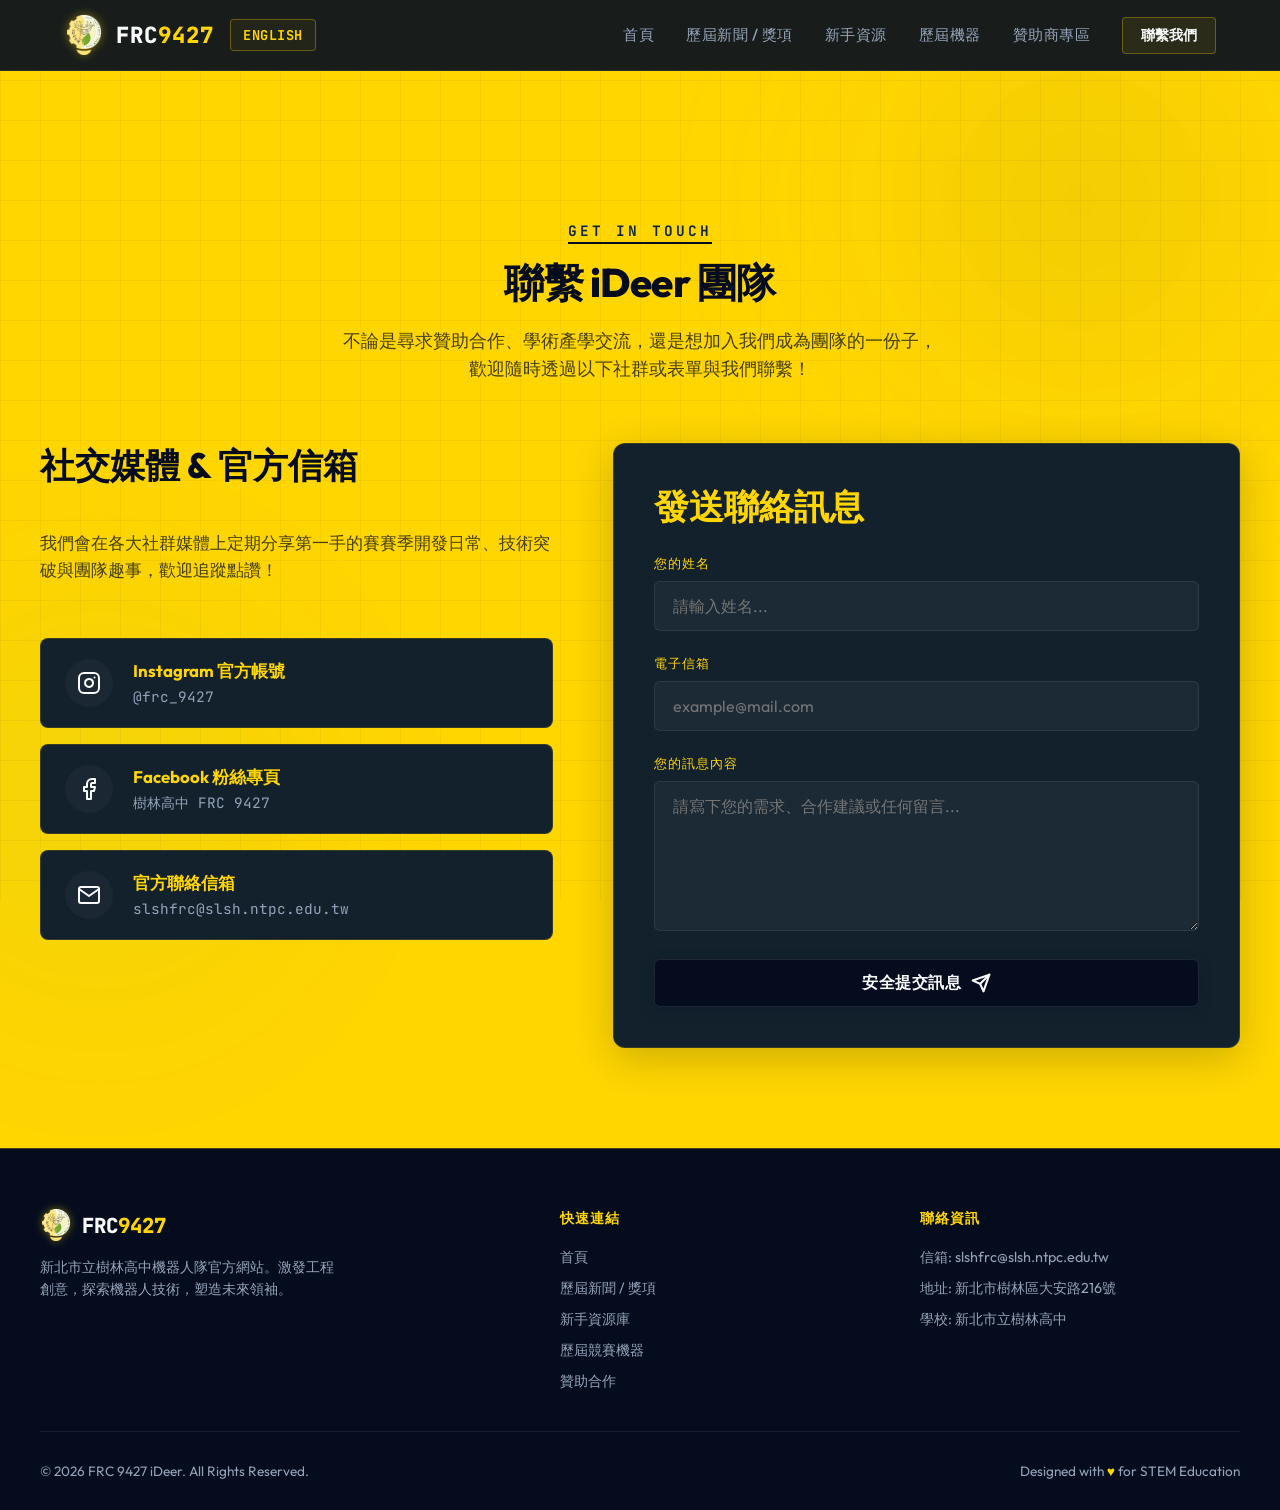
==== commit 2196389a: "feat: 補齊全站 100% 中文多國語言 data-i18n 標記與 en.json 巢狀語系，重構時間軸與動態 JS 渲染，修復 DOM 元素 HTML 標籤轉義 Bug，支援 document" ====
--- a/contact.html
+++ b/contact.html
@@ -25,15 +25,15 @@
         <!-- HEADER -->
         <div class="section-header">
           <span class="section-tag">Get In Touch</span>
-          <h1 class="section-title">聯繫 iDeer 團隊</h1>
-          <p class="section-desc">不論是尋求贊助合作、學術產學交流，還是想加入我們成為團隊的一份子，歡迎隨時透過以下社群或表單與我們聯繫！</p>
+          <h1 class="section-title" data-i18n="contact.title">聯繫 iDeer 團隊</h1>
+          <p class="section-desc" data-i18n="contact.desc">不論是尋求贊助合作、學術產學交流，還是想加入我們成為團隊的一份子，歡迎隨時透過以下社群或表單與我們聯繫！</p>
         </div>
 
         <div class="contact-grid">
           <!-- LEFT SIDE: SOCIAL CARDS -->
           <div class="contact-info reveal">
-            <h2 class="contact-title">社交媒體 & 官方信箱</h2>
-            <p class="contact-subtext" style="margin-bottom: 24px;">我們會在各大社群媒體上定期分享第一手的賽賽季開發日常、技術突破與團隊趣事，歡迎追蹤點讚！</p>
+            <h2 class="contact-title" data-i18n="contact.socialTitle">社交媒體 & 官方信箱</h2>
+            <p class="contact-subtext" style="margin-bottom: 24px;" data-i18n="contact.socialSubtext">我們會在各大社群媒體上定期分享第一手的賽賽季開發日常、技術突破與團隊趣事，歡迎追蹤點讚！</p>
             
             <div class="social-list">
               <!-- Instagram -->
@@ -46,7 +46,7 @@
                   </svg>
                 </div>
                 <div class="social-details">
-                  <h4>Instagram 官方帳號</h4>
+                  <h4 data-i18n="contact.igTitle">Instagram 官方帳號</h4>
                   <p>@frc_9427</p>
                 </div>
               </a>
@@ -59,8 +59,8 @@
                   </svg>
                 </div>
                 <div class="social-details">
-                  <h4>Facebook 粉絲專頁</h4>
-                  <p>樹林高中 FRC 9427</p>
+                  <h4 data-i18n="contact.fbTitle">Facebook 粉絲專頁</h4>
+                  <p data-i18n="contact.fbName">樹林高中 FRC 9427</p>
                 </div>
               </a>
 
@@ -73,7 +73,7 @@
                   </svg>
                 </div>
                 <div class="social-details">
-                  <h4>官方聯絡信箱</h4>
+                  <h4 data-i18n="contact.emailTitle">官方聯絡信箱</h4>
                   <p>slshfrc@slsh.ntpc.edu.tw</p>
                 </div>
               </a>
@@ -82,35 +82,35 @@
 
           <!-- RIGHT SIDE: CONTACT FORM -->
           <div class="glass-card contact-form-container reveal">
-            <h2 class="contact-title" style="margin-bottom: 24px;">發送聯絡訊息</h2>
+            <h2 class="contact-title" style="margin-bottom: 24px;" data-i18n="contact.formTitle">發送聯絡訊息</h2>
             
             <form id="contactForm" novalidate>
               <!-- Web3Forms Access Key (靜態郵件服務金鑰，若需啟用請填入金鑰值) -->
               <input type="hidden" name="access_key" value="6e32b011-bff0-4f23-8e18-be554a76ffb7">
               <!-- Name Input -->
               <div class="form-group">
-                <label for="contactName" class="form-label">您的姓名</label>
-                <input type="text" id="contactName" name="name" class="form-input" placeholder="請輸入姓名..." required>
-                <span class="error-msg" id="nameError">姓名長度至少需為 2 個字元。</span>
+                <label for="contactName" class="form-label" data-i18n="contact.nameLabel">您的姓名</label>
+                <input type="text" id="contactName" name="name" class="form-input" placeholder="請輸入姓名..." data-i18n="contact.namePlaceholder" required>
+                <span class="error-msg" id="nameError" data-i18n="contact.nameError">姓名長度至少需為 2 個字元。</span>
               </div>
 
               <!-- Email Input -->
               <div class="form-group">
-                <label for="contactEmail" class="form-label">電子信箱</label>
-                <input type="email" id="contactEmail" name="email" class="form-input" placeholder="example@mail.com" required>
-                <span class="error-msg" id="emailError">請輸入格式正確的電子郵件信箱。</span>
+                <label for="contactEmail" class="form-label" data-i18n="contact.emailLabel">電子信箱</label>
+                <input type="email" id="contactEmail" name="email" class="form-input" placeholder="example@mail.com" data-i18n="contact.emailPlaceholder" required>
+                <span class="error-msg" id="emailError" data-i18n="contact.emailError">請輸入格式正確的電子郵件信箱。</span>
               </div>
 
               <!-- Message Textarea -->
               <div class="form-group">
-                <label for="contactMessage" class="form-label">您的訊息內容</label>
-                <textarea id="contactMessage" name="message" class="form-input" placeholder="請寫下您的需求、合作建議或任何留言..." required></textarea>
-                <span class="error-msg" id="messageError">留言訊息內容長度至少需為 10 個字元。</span>
+                <label for="contactMessage" class="form-label" data-i18n="contact.msgLabel">您的訊息內容</label>
+                <textarea id="contactMessage" name="message" class="form-input" placeholder="請寫下您的需求、合作建議或任何留言..." data-i18n="contact.msgPlaceholder" required></textarea>
+                <span class="error-msg" id="messageError" data-i18n="contact.msgError">留言訊息內容長度至少需為 10 個字元。</span>
               </div>
 
               <!-- Submit button -->
               <button type="submit" class="btn btn-primary" style="width: 100%;">
-                <span>安全提交訊息</span>
+                <span data-i18n="contact.submitBtn">安全提交訊息</span>
                 <svg viewBox="0 0 24 24" width="20" height="20" fill="none" stroke="currentColor" stroke-width="2.5" stroke-linecap="round" stroke-linejoin="round">
                   <line x1="22" y1="2" x2="11" y2="13"></line>
                   <polygon points="22 2 15 22 11 13 2 9 22 2"></polygon>
@@ -132,9 +132,9 @@
           <polyline points="20 6 9 17 4 12" />
         </svg>
       </div>
-      <h3 class="modal-title" id="modalTitle">訊息提交成功</h3>
-      <p class="modal-text">我們已經收到您的聯絡訊息！團隊公關將會盡快以電子郵件或社群平台回覆您的合作提案。</p>
-      <button class="btn btn-primary" id="closeModalBtn" style="min-width: 120px;">確認關閉</button>
+      <h3 class="modal-title" id="modalTitle" data-i18n="contact.modalTitle">訊息提交成功</h3>
+      <p class="modal-text" data-i18n="contact.modalDesc">我們已經收到您的聯絡訊息！團隊公關將會盡快以電子郵件或社群平台回覆您的合作提案。</p>
+      <button class="btn btn-primary" id="closeModalBtn" style="min-width: 120px;" data-i18n="contact.modalClose">確認關閉</button>
     </div>
   </div>
 
